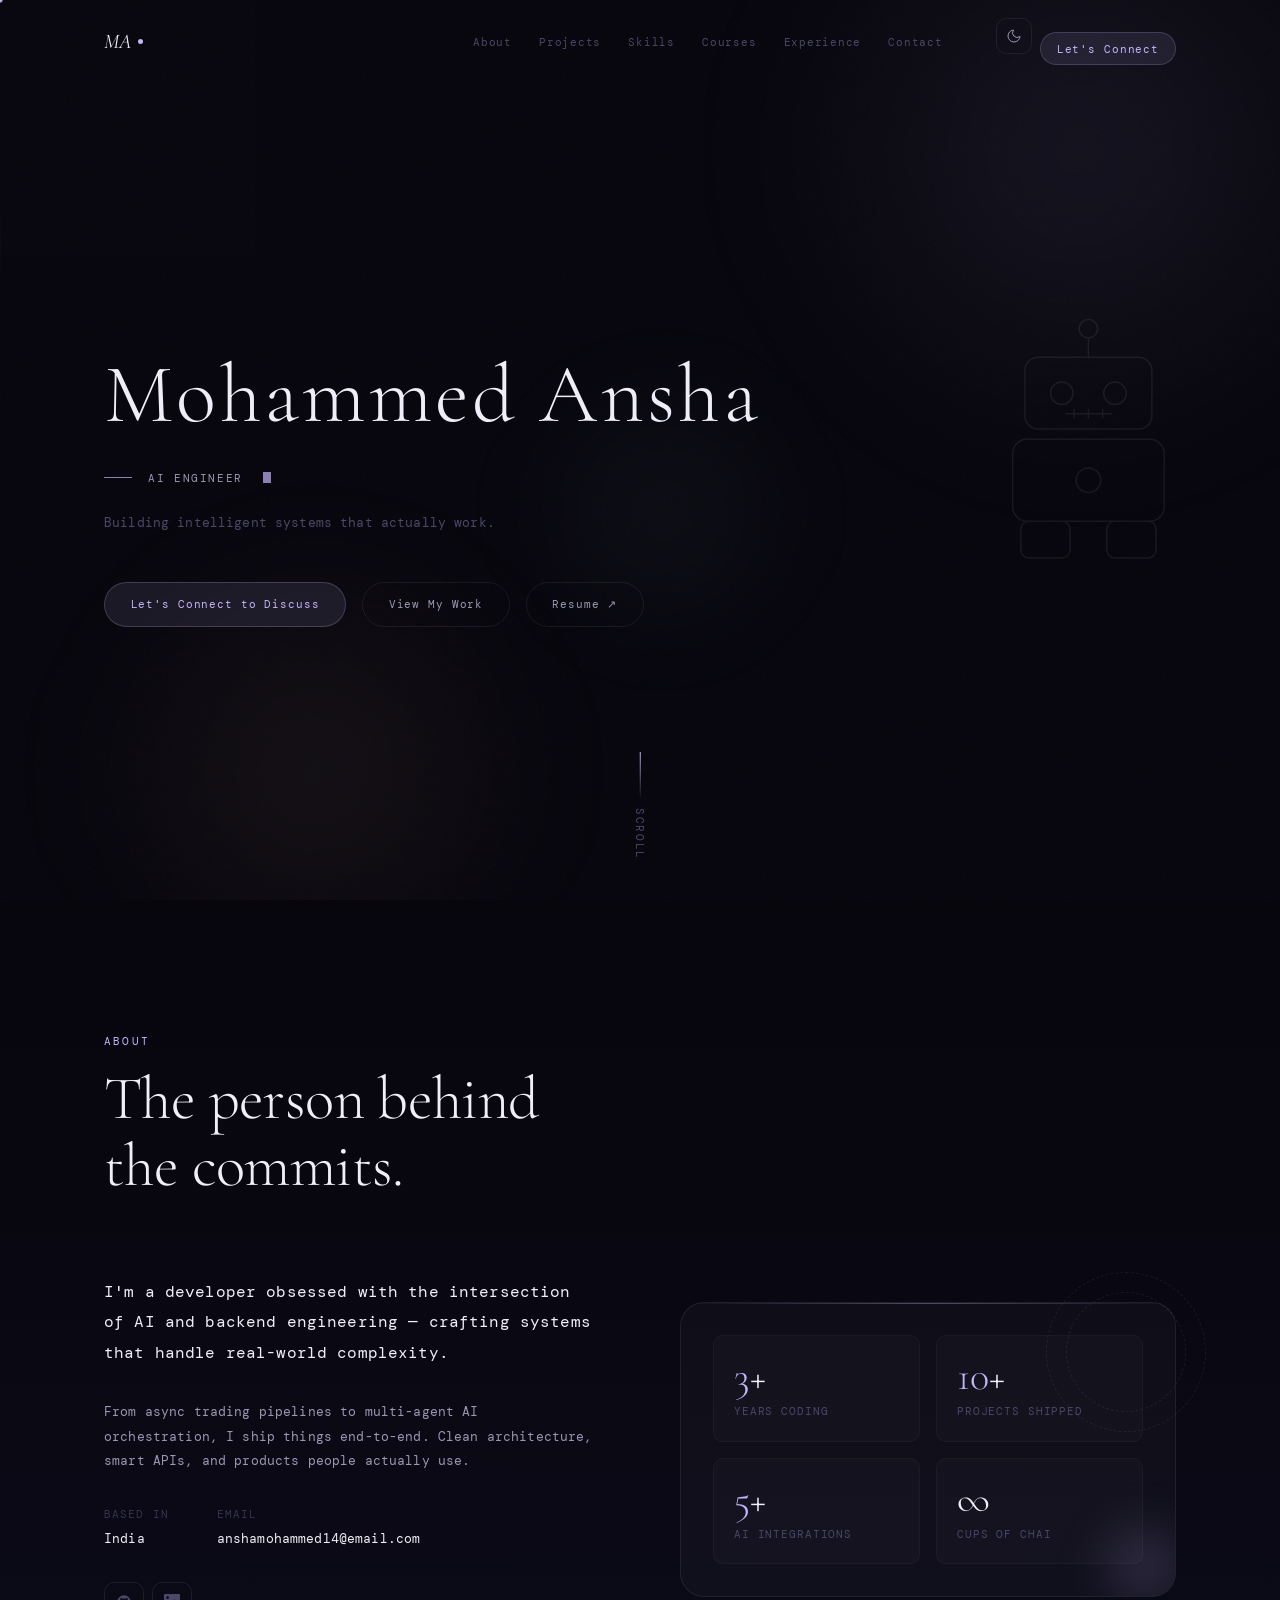
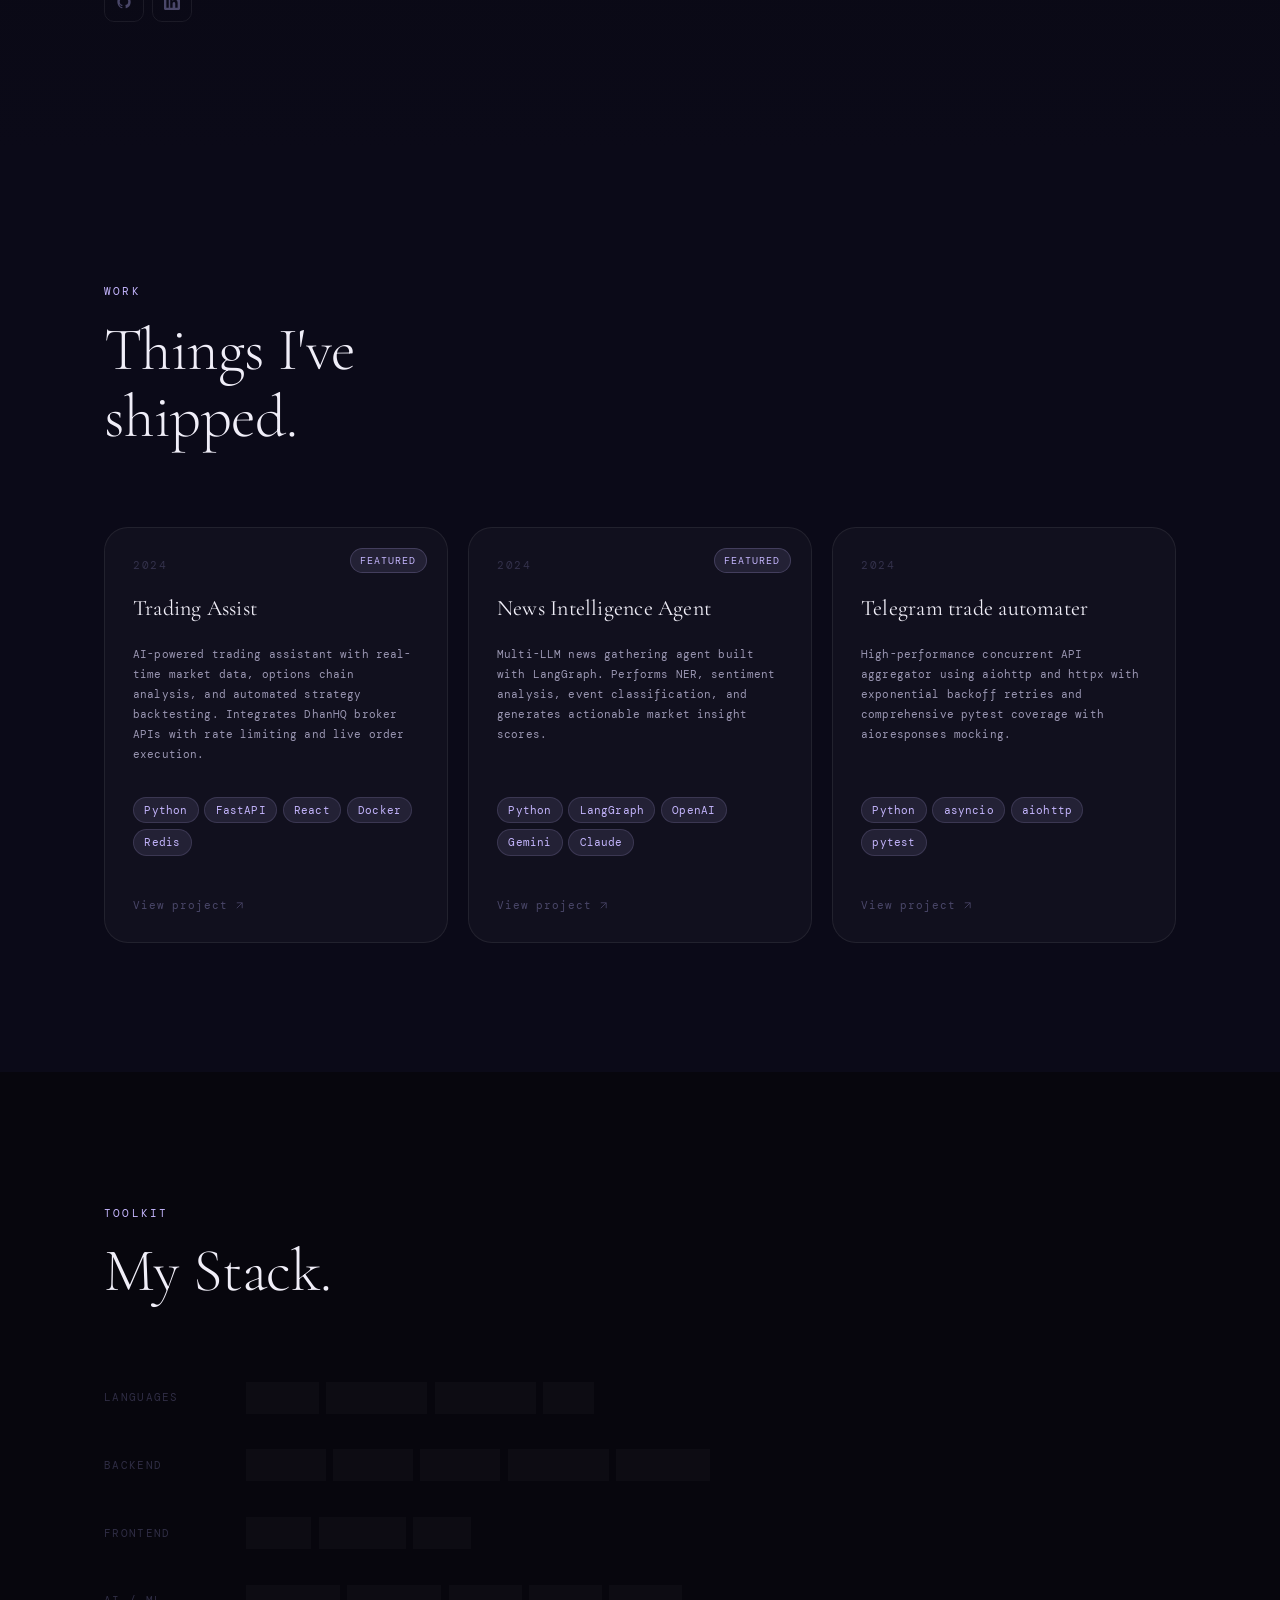
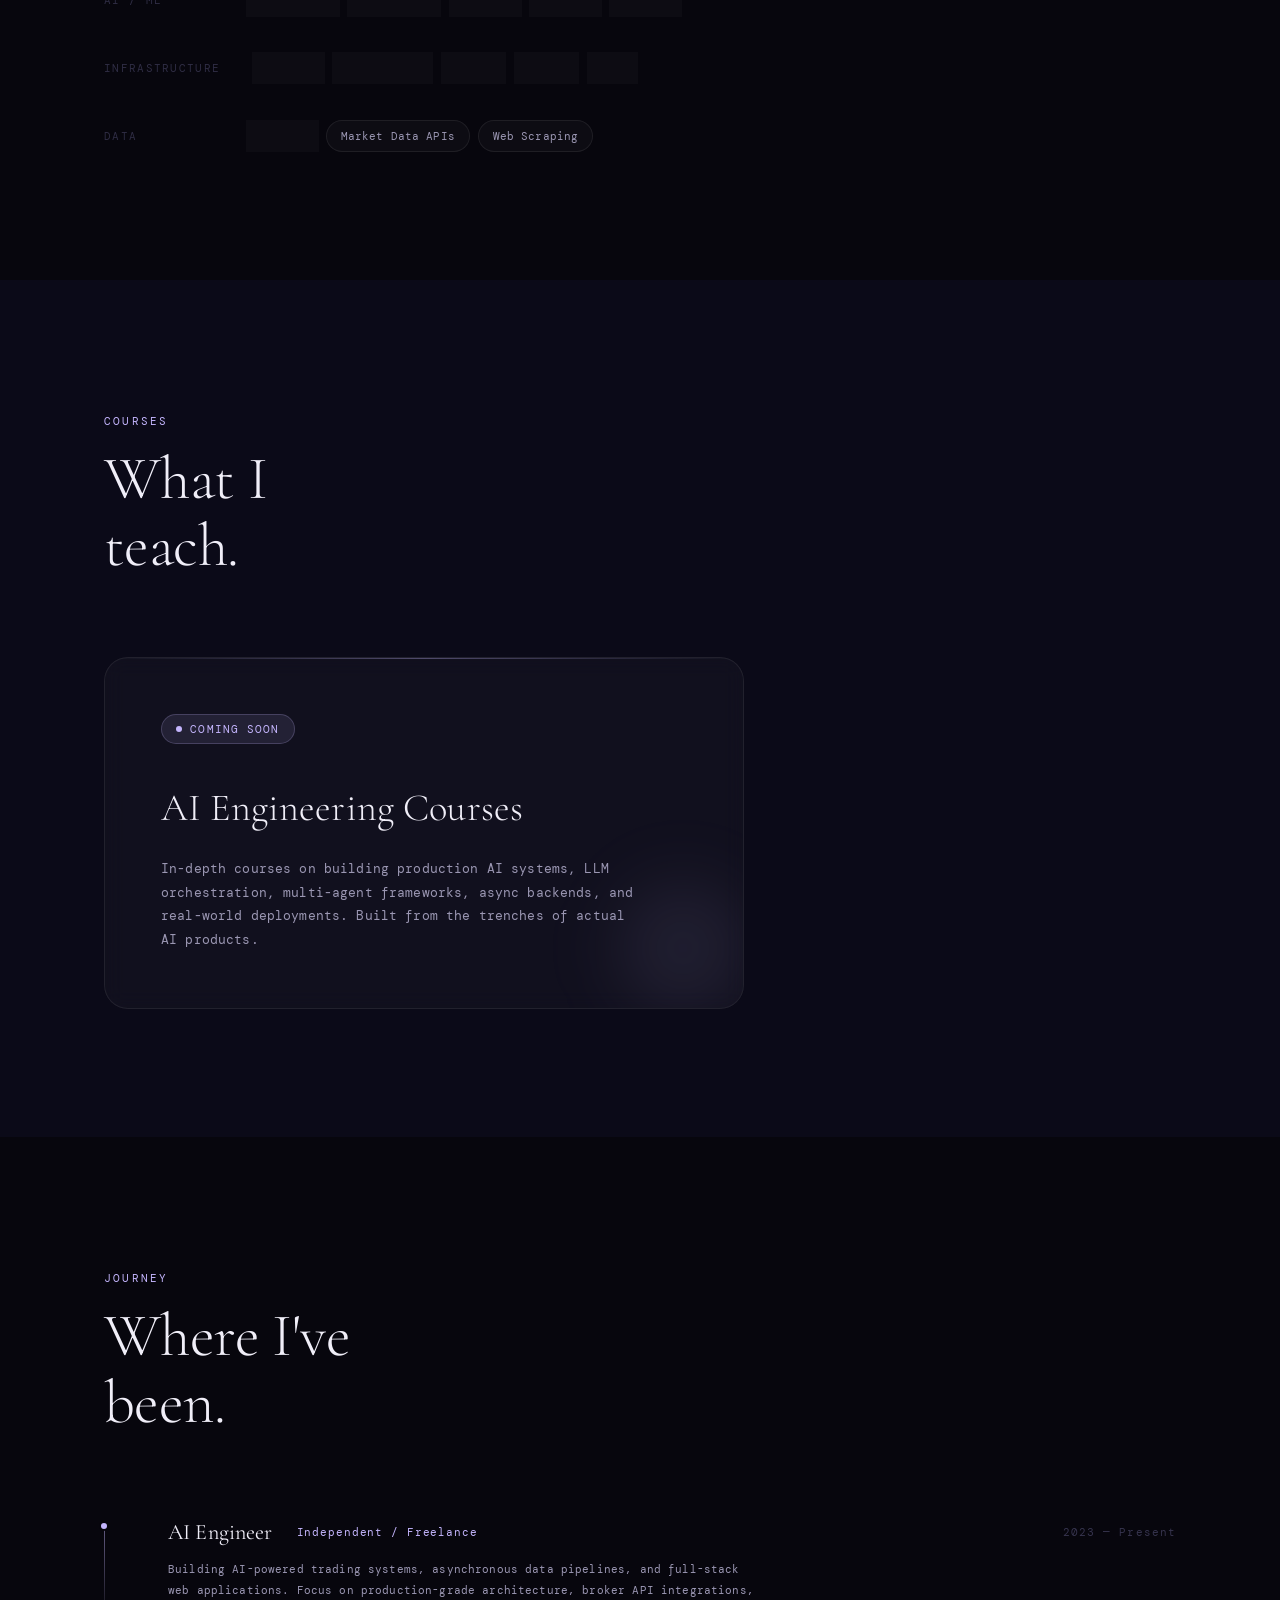
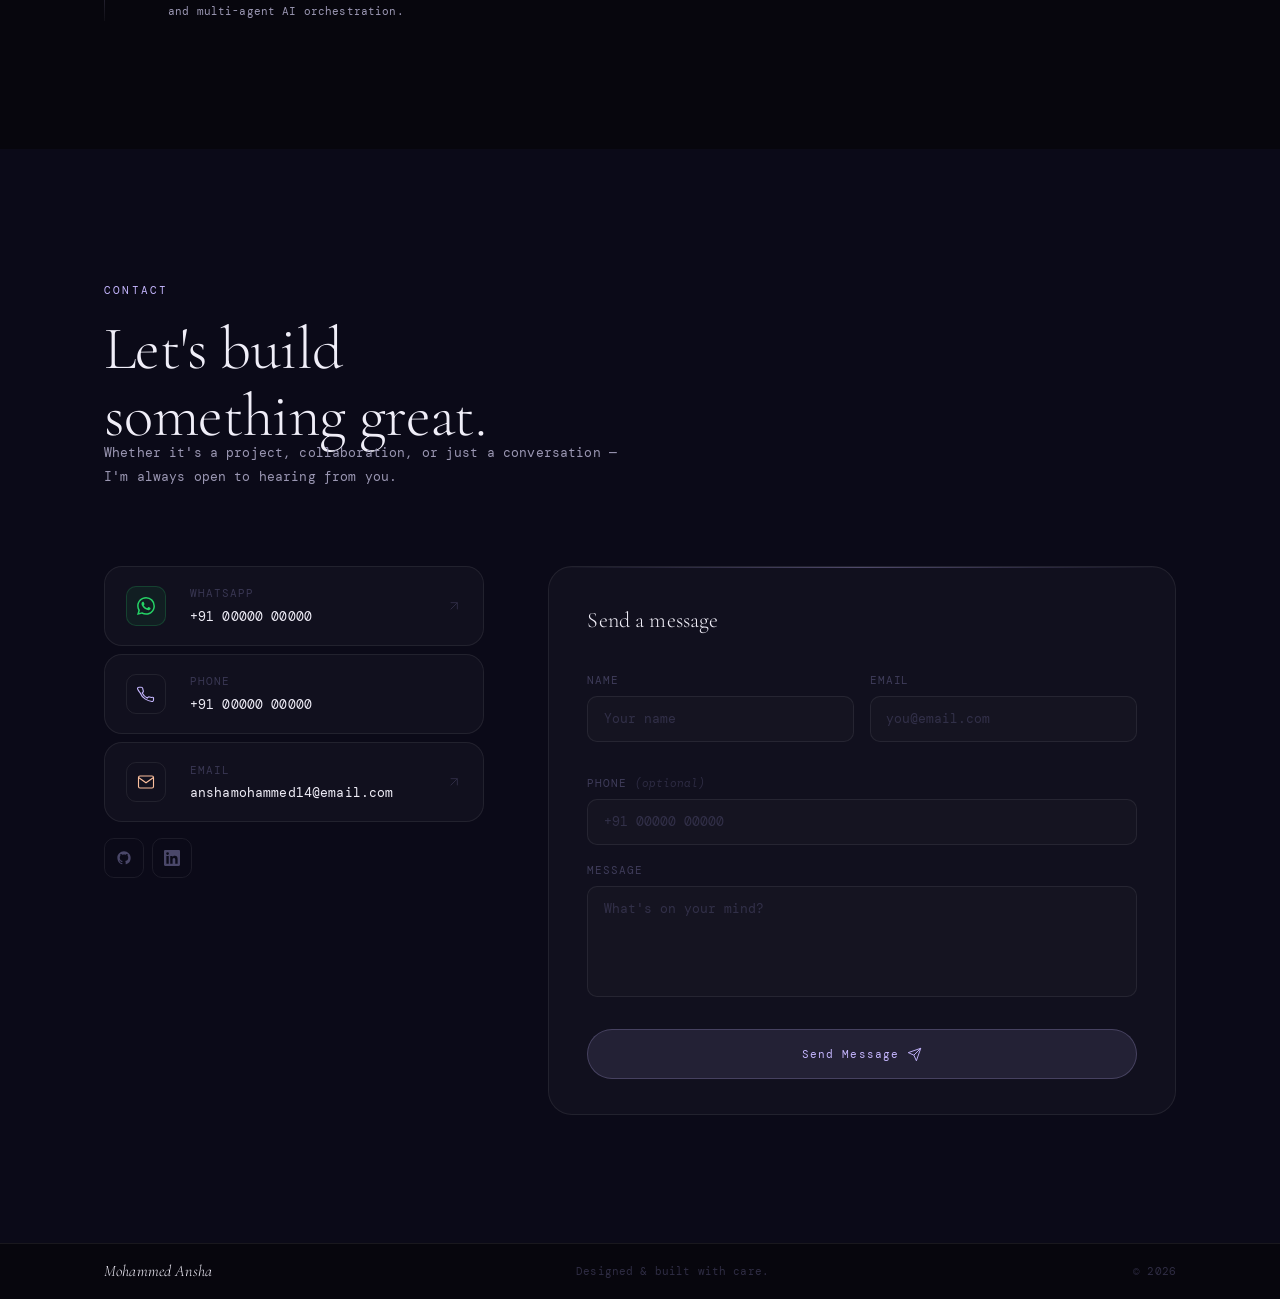
==== index.html @ 4fa6f257 "initial commit" ====
<!DOCTYPE html>
<html lang="en" data-theme="dark">
<head>
  <meta charset="UTF-8" />
  <meta name="viewport" content="width=device-width, initial-scale=1.0" />
  <title>Mohammed Ansha — AI Engineer</title>
  <meta name="description" content="Mohammed Ansha is an AI Engineer specialising in intelligent systems, trading automation, and scalable backend architectures." />
  <meta name="author" content="Mohammed Ansha" />
  <meta property="og:title"       content="Mohammed Ansha — AI Engineer" />
  <meta property="og:description" content="Building intelligent systems that actually work." />
  <meta property="og:type"        content="website" />

  <!-- Fonts: Cormorant Garamond (display) + DM Mono (body) -->
  <link rel="preconnect" href="https://fonts.googleapis.com" />
  <link rel="preconnect" href="https://fonts.gstatic.com" crossorigin />
  <link href="https://fonts.googleapis.com/css2?family=Cormorant+Garamond:ital,wght@0,300;0,400;0,500;1,300;1,400&family=DM+Mono:ital,wght@0,300;0,400;0,500;1,300;1,400&display=swap" rel="stylesheet" />

  <link rel="stylesheet" href="css/reset.css" />
  <link rel="stylesheet" href="css/variables.css" />
  <link rel="stylesheet" href="css/animations.css" />
  <link rel="stylesheet" href="css/main.css" />
</head>
<body>

  <!-- ═══════════ PAGE LOADER — bot somersault ═══════════ -->
  <div id="page-loader" class="page-loader" aria-hidden="true">
    <div class="loader-content">
      <svg class="loader-bot" viewBox="0 0 56 74" fill="none" xmlns="http://www.w3.org/2000/svg">
        <!-- Antenna ball -->
        <circle cx="28" cy="3" r="3" fill="var(--accent)">
          <animate attributeName="opacity" values="1;0.4;1" dur="1.4s" repeatCount="indefinite"/>
        </circle>
        <!-- Antenna stem -->
        <line x1="28" y1="5.8" x2="28" y2="12" stroke="var(--accent)" stroke-width="2" stroke-linecap="round"/>
        <!-- Head -->
        <rect x="10" y="12" width="36" height="27" rx="9" fill="var(--accent)" fill-opacity="0.12" stroke="var(--accent)" stroke-width="1.5"/>
        <!-- Left eye -->
        <circle cx="21" cy="25.5" r="5" fill="var(--accent)" fill-opacity="0.9"/>
        <circle cx="22.5" cy="23.8" r="1.6" fill="var(--bg-primary)" fill-opacity="0.85"/>
        <!-- Right eye -->
        <circle cx="35" cy="25.5" r="5" fill="var(--accent)" fill-opacity="0.9"/>
        <circle cx="36.5" cy="23.8" r="1.6" fill="var(--bg-primary)" fill-opacity="0.85"/>
        <!-- Mouth / grill -->
        <rect x="21" y="33" width="14" height="3" rx="1.5" fill="var(--accent)" fill-opacity="0.4"/>
        <rect x="23" y="33" width="2.5" height="3" rx="1" fill="var(--accent)" fill-opacity="0.5"/>
        <rect x="27" y="33" width="2.5" height="3" rx="1" fill="var(--accent)" fill-opacity="0.5"/>
        <rect x="31" y="33" width="2.5" height="3" rx="1" fill="var(--accent)" fill-opacity="0.5"/>
        <!-- Neck -->
        <rect x="24" y="39" width="8" height="5" rx="2.5" fill="var(--accent)" fill-opacity="0.28"/>
        <!-- Body -->
        <rect x="8"  y="44" width="40" height="22" rx="9" fill="var(--accent)" fill-opacity="0.10" stroke="var(--accent)" stroke-width="1.5"/>
        <!-- Chest core -->
        <circle cx="28" cy="55" r="5.5" fill="var(--accent)" fill-opacity="0.2"/>
        <circle cx="28" cy="55" r="3"   fill="var(--accent)" fill-opacity="0.9">
          <animate attributeName="r" values="3;4;3" dur="1.4s" repeatCount="indefinite"/>
          <animate attributeName="fill-opacity" values="0.9;0.5;0.9" dur="1.4s" repeatCount="indefinite"/>
        </circle>
        <!-- Left leg -->
        <rect x="13" y="66" width="12" height="8" rx="4" fill="var(--accent)" fill-opacity="0.14" stroke="var(--accent)" stroke-width="1.5"/>
        <!-- Right leg -->
        <rect x="31" y="66" width="12" height="8" rx="4" fill="var(--accent)" fill-opacity="0.14" stroke="var(--accent)" stroke-width="1.5"/>
      </svg>
      <span class="loader-label">MA</span>
    </div>
  </div>

  <!-- Custom Cursor -->
  <div class="cursor-dot"  id="cursor-dot"></div>
  <div class="cursor-ring" id="cursor-ring"></div>

  <!-- Noise -->
  <div class="noise-overlay" aria-hidden="true"></div>

  <!-- ═══════════ NAV ═══════════ -->
  <nav class="nav" id="nav">
    <div class="nav-inner">
      <a href="#hero" class="nav-logo" id="nav-logo">
        <span class="nav-logo-text">MA</span>
        <span class="nav-logo-dot"></span>
      </a>
      <ul class="nav-links" role="list">
        <li><a href="#about"      class="nav-link">About</a></li>
        <li><a href="#projects"   class="nav-link">Projects</a></li>
        <li><a href="#skills"     class="nav-link">Skills</a></li>
        <li><a href="#courses"    class="nav-link">Courses</a></li>
        <li><a href="#experience" class="nav-link">Experience</a></li>
        <li><a href="#contact"    class="nav-link">Contact</a></li>
      </ul>
      <div class="nav-actions">
        <button class="theme-toggle" id="theme-toggle" aria-label="Switch to light mode" title="Toggle theme">
          <!-- Moon icon (shown in dark mode) -->
          <svg class="icon-moon" viewBox="0 0 24 24" fill="none" stroke="currentColor" stroke-width="1.5" aria-hidden="true">
            <path d="M21 12.79A9 9 0 1111.21 3a7 7 0 009.79 9.79z"/>
          </svg>
          <!-- Sun icon (shown in light mode) -->
          <svg class="icon-sun" viewBox="0 0 24 24" fill="none" stroke="currentColor" stroke-width="1.5" aria-hidden="true">
            <circle cx="12" cy="12" r="5"/>
            <line x1="12" y1="1"  x2="12" y2="3"/>
            <line x1="12" y1="21" x2="12" y2="23"/>
            <line x1="4.22" y1="4.22"  x2="5.64" y2="5.64"/>
            <line x1="18.36" y1="18.36" x2="19.78" y2="19.78"/>
            <line x1="1"  y1="12" x2="3"  y2="12"/>
            <line x1="21" y1="12" x2="23" y2="12"/>
            <line x1="4.22" y1="19.78" x2="5.64" y2="18.36"/>
            <line x1="18.36" y1="5.64" x2="19.78" y2="4.22"/>
          </svg>
        </button>
        <a href="#contact" class="btn btn-sm btn-accent" id="nav-cta">Let's Connect</a>
      </div>
      <button class="nav-hamburger" id="nav-hamburger" aria-label="Toggle menu">
        <span></span><span></span><span></span>
      </button>
    </div>
    <div class="nav-mobile" id="nav-mobile">
      <ul class="nav-mobile-links" role="list">
        <li><a href="#about"      class="nav-mobile-link">About</a></li>
        <li><a href="#projects"   class="nav-mobile-link">Projects</a></li>
        <li><a href="#skills"     class="nav-mobile-link">Skills</a></li>
        <li><a href="#courses"    class="nav-mobile-link">Courses</a></li>
        <li><a href="#experience" class="nav-mobile-link">Experience</a></li>
        <li><a href="#contact"    class="nav-mobile-link">Contact</a></li>
      </ul>
    </div>
  </nav>

  <!-- ═══════════ HERO ═══════════ -->
  <section class="hero" id="hero">
    <canvas class="hero-canvas" id="hero-canvas"></canvas>
    <div class="hero-orb hero-orb-1" aria-hidden="true"></div>
    <div class="hero-orb hero-orb-2" aria-hidden="true"></div>
    <div class="hero-orb hero-orb-3" aria-hidden="true"></div>

    <!-- Bot drawing — JS-driven so arrow and line are frame-perfect -->
    <div class="hero-infinity" aria-hidden="true">
      <svg class="hero-infinity-svg" viewBox="0 0 200 265" xmlns="http://www.w3.org/2000/svg">
        <!--
          Bot outline as connected sub-paths (all share the same d so JS can
          getTotalLength / getPointAtLength across antenna → head → eyes → body → legs)
          Sub-paths: antenna ball · stem · head rect · left eye · right eye ·
                     grill bars · body rect · chest core · left leg · right leg
        -->
        <path class="hero-infinity-track" id="inf-track"
          d="M 109,14 A 9,9 0 1 1 91,14 A 9,9 0 1 1 109,14
             M 100,23 L 100,42
             M 51,42 L 149,42 A 13,13 0 0 1 162,55 L 162,99 A 13,13 0 0 1 149,112 L 51,112 A 13,13 0 0 1 38,99 L 38,55 A 13,13 0 0 1 51,42 Z
             M 85,77 A 11,11 0 1 1 63,77 A 11,11 0 1 1 85,77
             M 137,77 A 11,11 0 1 1 115,77 A 11,11 0 1 1 137,77
             M 78,97 L 122,97 M 86,93 L 86,101 M 100,93 L 100,101 M 114,93 L 114,101
             M 40,122 L 160,122 A 14,14 0 0 1 174,136 L 174,188 A 14,14 0 0 1 160,202 L 40,202 A 14,14 0 0 1 26,188 L 26,136 A 14,14 0 0 1 40,122 Z
             M 112,162 A 12,12 0 1 1 88,162 A 12,12 0 1 1 112,162
             M 42,202 L 74,202 A 8,8 0 0 1 82,210 L 82,230 A 8,8 0 0 1 74,238 L 42,238 A 8,8 0 0 1 34,230 L 34,210 A 8,8 0 0 1 42,202 Z
             M 126,202 L 158,202 A 8,8 0 0 1 166,210 L 166,230 A 8,8 0 0 1 158,238 L 126,238 A 8,8 0 0 1 118,230 L 118,210 A 8,8 0 0 1 126,202 Z"/>
        <!-- Segments drawn one-by-one by JS, each following the arrow marker -->
        <path class="hero-infinity-line hero-infinity-seg" d="M 109,14 A 9,9 0 1 1 91,14 A 9,9 0 1 1 109,14"/>
        <path class="hero-infinity-line hero-infinity-seg" d="M 100,23 L 100,42"/>
        <path class="hero-infinity-line hero-infinity-seg" d="M 51,42 L 149,42 A 13,13 0 0 1 162,55 L 162,99 A 13,13 0 0 1 149,112 L 51,112 A 13,13 0 0 1 38,99 L 38,55 A 13,13 0 0 1 51,42 Z"/>
        <path class="hero-infinity-line hero-infinity-seg" d="M 85,77 A 11,11 0 1 1 63,77 A 11,11 0 1 1 85,77"/>
        <path class="hero-infinity-line hero-infinity-seg" d="M 137,77 A 11,11 0 1 1 115,77 A 11,11 0 1 1 137,77"/>
        <path class="hero-infinity-line hero-infinity-seg" d="M 78,97 L 122,97 M 86,93 L 86,101 M 100,93 L 100,101 M 114,93 L 114,101"/>
        <path class="hero-infinity-line hero-infinity-seg" d="M 40,122 L 160,122 A 14,14 0 0 1 174,136 L 174,188 A 14,14 0 0 1 160,202 L 40,202 A 14,14 0 0 1 26,188 L 26,136 A 14,14 0 0 1 40,122 Z"/>
        <path class="hero-infinity-line hero-infinity-seg" d="M 112,162 A 12,12 0 1 1 88,162 A 12,12 0 1 1 112,162"/>
        <path class="hero-infinity-line hero-infinity-seg" d="M 42,202 L 74,202 A 8,8 0 0 1 82,210 L 82,230 A 8,8 0 0 1 74,238 L 42,238 A 8,8 0 0 1 34,230 L 34,210 A 8,8 0 0 1 42,202 Z"/>
        <path class="hero-infinity-line hero-infinity-seg" d="M 126,202 L 158,202 A 8,8 0 0 1 166,210 L 166,230 A 8,8 0 0 1 158,238 L 126,238 A 8,8 0 0 1 118,230 L 118,210 A 8,8 0 0 1 126,202 Z"/>
        <!-- Arrow pointer — JS sets transform and opacity each frame -->
        <g id="inf-arrow" class="hero-infinity-pointer">
          <polygon points="-14,-3.5 0,0 -14,3.5"/>
        </g>
      </svg>
    </div>

    <div class="hero-content">
      <h1 class="hero-name" id="hero-name"></h1>
      <div class="hero-role">
        <div class="hero-role-line"></div>
        <span id="hero-role-text"></span>
        <span class="hero-role-cursor" aria-hidden="true"></span>
      </div>
      <p class="hero-tagline" id="hero-tagline"></p>
      <div class="hero-actions">
        <a href="#contact"  class="btn btn-primary" id="hero-cta-contact">Let's Connect to Discuss</a>
        <a href="#projects" class="btn btn-ghost"   id="hero-cta-work">View My Work</a>
        <a href="#" class="btn btn-ghost btn-resume" id="hero-cta-resume" style="display:none" target="_blank">Resume ↗</a>
      </div>
    </div>
    <div class="hero-scroll" aria-label="Scroll down">
      <div class="hero-scroll-line"></div>
      <span class="hero-scroll-label">Scroll</span>
    </div>
  </section>

  <!-- ═══════════ ABOUT ═══════════ -->
  <section class="section about" id="about">
    <div class="container">
      <div class="section-header">
        <span class="section-label reveal-up">About</span>
        <h2 class="section-title reveal-up" style="--delay:0.1s">The person behind<br>the commits.</h2>
      </div>
      <div class="about-grid">
        <div class="about-text">
          <div id="about-bio"></div>
          <div class="about-meta reveal-up" style="--delay:0.3s">
            <div class="about-meta-item">
              <span class="about-meta-label">Based in</span>
              <span id="about-location" class="about-meta-value"></span>
            </div>
            <div class="about-meta-item">
              <span class="about-meta-label">Email</span>
              <a id="about-email" class="about-meta-value about-meta-link" href=""></a>
            </div>
          </div>
          <div class="about-socials reveal-up" style="--delay:0.4s" id="about-socials"></div>
        </div>
        <div class="about-visual reveal-up" style="--delay:0.2s">
          <div class="about-card">
            <div class="about-card-inner" id="about-stats"></div>
            <div class="about-card-glow" aria-hidden="true"></div>
          </div>
          <div class="about-rings" aria-hidden="true">
            <div class="about-ring about-ring-1"></div>
            <div class="about-ring about-ring-2"></div>
          </div>
        </div>
      </div>
    </div>
  </section>

  <!-- ═══════════ PROJECTS ═══════════ -->
  <section class="section projects" id="projects">
    <div class="container">
      <div class="section-header">
        <span class="section-label reveal-up">Work</span>
        <h2 class="section-title reveal-up" style="--delay:0.1s">Things I've<br>shipped.</h2>
      </div>
      <div class="projects-grid" id="projects-grid"></div>
    </div>
  </section>

  <!-- ═══════════ SKILLS ═══════════ -->
  <section class="section skills-section" id="skills">
    <div class="container">
      <div class="section-header">
        <span class="section-label reveal-up">Toolkit</span>
        <h2 class="section-title reveal-up" style="--delay:0.1s">My Stack.</h2>
      </div>
      <div id="skills-container" class="skills-categories"></div>
    </div>
  </section>

  <!-- ═══════════ COURSES ═══════════ -->
  <section class="section courses-section" id="courses">
    <div class="container">
      <div class="section-header">
        <span class="section-label reveal-up">Courses</span>
        <h2 class="section-title reveal-up" style="--delay:0.1s">What I<br>teach.</h2>
      </div>
      <div class="course-soon-card reveal-up" style="--delay:0.2s">
        <div class="course-soon-tag">
          <span class="course-soon-tag-dot"></span>
          Coming Soon
        </div>
        <h3 class="course-soon-title">AI Engineering Courses</h3>
        <p class="course-soon-text">In-depth courses on building production AI systems, LLM orchestration, multi-agent frameworks, async backends, and real-world deployments. Built from the trenches of actual AI products.</p>
        <div class="course-soon-glow" aria-hidden="true"></div>
      </div>
    </div>
  </section>

  <!-- ═══════════ EXPERIENCE ═══════════ -->
  <section class="section experience" id="experience">
    <div class="container">
      <div class="section-header">
        <span class="section-label reveal-up">Journey</span>
        <h2 class="section-title reveal-up" style="--delay:0.1s">Where I've<br>been.</h2>
      </div>
      <div class="timeline" id="experience-container"></div>
    </div>
  </section>

  <!-- ═══════════ CONTACT ═══════════ -->
  <section class="section contact-section" id="contact">
    <div class="container">
      <div class="section-header">
        <span class="section-label reveal-up">Contact</span>
        <h2 class="section-title reveal-up" style="--delay:0.1s">Let's build<br>something great.</h2>
        <p class="contact-subtitle reveal-up" style="--delay:0.15s">Whether it's a project, collaboration, or just a conversation — I'm always open to hearing from you.</p>
      </div>

      <div class="contact-layout">

        <!-- ── Channel cards ── -->
        <div class="contact-channels reveal-up" style="--delay:0.2s">

          <!-- WhatsApp -->
          <a class="contact-channel" id="wa-link" href="#" target="_blank" rel="noopener">
            <div class="channel-icon channel-icon-wa">
              <svg viewBox="0 0 24 24" fill="currentColor"><path d="M17.472 14.382c-.297-.149-1.758-.867-2.03-.967-.273-.099-.471-.148-.67.15-.197.297-.767.966-.94 1.164-.173.199-.347.223-.644.075-.297-.15-1.255-.463-2.39-1.475-.883-.788-1.48-1.761-1.653-2.059-.173-.297-.018-.458.13-.606.134-.133.298-.347.446-.52.149-.174.198-.298.298-.497.099-.198.05-.371-.025-.52-.075-.149-.669-1.612-.916-2.207-.242-.579-.487-.5-.669-.51-.173-.008-.371-.01-.57-.01-.198 0-.52.074-.792.372-.272.297-1.04 1.016-1.04 2.479 0 1.462 1.065 2.875 1.213 3.074.149.198 2.096 3.2 5.077 4.487.709.306 1.262.489 1.694.625.712.227 1.36.195 1.871.118.571-.085 1.758-.719 2.006-1.413.248-.694.248-1.289.173-1.413-.074-.124-.272-.198-.57-.347m-5.421 7.403h-.004a9.87 9.87 0 01-5.031-1.378l-.361-.214-3.741.982.998-3.648-.235-.374a9.86 9.86 0 01-1.51-5.26c.001-5.45 4.436-9.884 9.888-9.884 2.64 0 5.122 1.03 6.988 2.898a9.825 9.825 0 012.893 6.994c-.003 5.45-4.437 9.884-9.885 9.884m8.413-18.297A11.815 11.815 0 0012.05 0C5.495 0 .16 5.335.157 11.892c0 2.096.547 4.142 1.588 5.945L.057 24l6.305-1.654a11.882 11.882 0 005.683 1.448h.005c6.554 0 11.89-5.335 11.893-11.893a11.821 11.821 0 00-3.48-8.413z"/></svg>
            </div>
            <div class="channel-body">
              <span class="channel-app">WhatsApp</span>
              <span class="channel-val" id="wa-display"></span>
            </div>
            <svg class="channel-arrow" viewBox="0 0 24 24" fill="none" stroke="currentColor" stroke-width="1.5"><path d="M7 17L17 7M17 7H7M17 7v10"/></svg>
          </a>

          <!-- Phone -->
          <a class="contact-channel" id="phone-link" href="#">
            <div class="channel-icon channel-icon-phone">
              <svg viewBox="0 0 24 24" fill="none" stroke="currentColor" stroke-width="1.5"><path d="M22 16.92v3a2 2 0 01-2.18 2 19.79 19.79 0 01-8.63-3.07A19.5 19.5 0 013.7 9.73 19.79 19.79 0 01.67 5.08 2 2 0 012.65 3h3a2 2 0 012 1.72c.127.96.361 1.903.7 2.81a2 2 0 01-.45 2.11L6.91 10.64a16 16 0 006.72 6.72l.95-.95a2 2 0 012.11-.45c.907.339 1.85.573 2.81.7A2 2 0 0122 16.92z"/></svg>
            </div>
            <div class="channel-body">
              <span class="channel-app">Phone</span>
              <span class="channel-val" id="phone-display"></span>
            </div>
          </a>

          <!-- Email -->
          <a class="contact-channel" id="email-ch-link" href="#">
            <div class="channel-icon channel-icon-email">
              <svg viewBox="0 0 24 24" fill="none" stroke="currentColor" stroke-width="1.5"><path d="M4 4h16c1.1 0 2 .9 2 2v12c0 1.1-.9 2-2 2H4c-1.1 0-2-.9-2-2V6c0-1.1.9-2 2-2z"/><polyline points="22,6 12,13 2,6"/></svg>
            </div>
            <div class="channel-body">
              <span class="channel-app">Email</span>
              <span class="channel-val" id="email-ch-display"></span>
            </div>
            <svg class="channel-arrow" viewBox="0 0 24 24" fill="none" stroke="currentColor" stroke-width="1.5"><path d="M7 17L17 7M17 7H7M17 7v10"/></svg>
          </a>

          <!-- Social links -->
          <div class="contact-socials" id="contact-socials"></div>

        </div>

        <!-- ── Message form ── -->
        <div class="contact-form-wrap reveal-up" style="--delay:0.3s">
          <h3 class="form-title">Send a message</h3>

          <form class="contact-form" id="contact-form" novalidate>
            <div class="form-row-2">
              <div class="form-group">
                <label class="form-label" for="cf-name">Name</label>
                <input class="form-input" id="cf-name" type="text" placeholder="Your name" required autocomplete="name"/>
              </div>
              <div class="form-group">
                <label class="form-label" for="cf-email">Email</label>
                <input class="form-input" id="cf-email" type="email" placeholder="you@email.com" required autocomplete="email"/>
              </div>
            </div>
            <div class="form-group">
              <label class="form-label" for="cf-phone">
                Phone <span class="form-opt">(optional)</span>
              </label>
              <input class="form-input" id="cf-phone" type="tel" placeholder="+91 00000 00000" autocomplete="tel"/>
            </div>
            <div class="form-group">
              <label class="form-label" for="cf-msg">Message</label>
              <textarea class="form-input form-textarea" id="cf-msg" placeholder="What's on your mind?" rows="4" required></textarea>
            </div>
            <button type="submit" class="btn btn-primary form-submit" id="form-submit">
              <span>Send Message</span>
              <svg viewBox="0 0 24 24" fill="none" stroke="currentColor" stroke-width="1.5"><path d="M22 2L11 13M22 2l-7 20-4-9-9-4 20-7z"/></svg>
            </button>
          </form>

          <div class="form-toast" id="form-toast" role="status"></div>
        </div>

      </div>
    </div>
  </section>

  <!-- ═══════════ FOOTER ═══════════ -->
  <footer class="footer">
    <div class="container">
      <div class="footer-inner">
        <span class="footer-name" id="footer-name"></span>
        <span class="footer-copy">Designed &amp; built with care.</span>
        <span class="footer-year" id="footer-year"></span>
      </div>
    </div>
  </footer>

  <!-- Apply saved theme before first paint to avoid flash -->
  <script>
    (function(){
      var t = localStorage.getItem('theme') || 'dark';
      document.documentElement.setAttribute('data-theme', t);
    })();
  </script>
  <script src="data.js"></script>
  <script src="js/app.js"></script>
</body>
</html>
---- css/variables.css ----
:root {
  /* ── Dark Pastel Palette ── */
  --bg-primary:    #07060d;
  --bg-secondary:  #0b0a18;
  --bg-tertiary:   #10101f;
  --surface:       rgba(255,255,255,0.028);
  --surface-hover: rgba(255,255,255,0.05);
  --glass:         rgba(255,255,255,0.02);
  --border:        rgba(255,255,255,0.07);
  --border-subtle: rgba(255,255,255,0.03);

  /* Pastel accents */
  --accent:        #c4b5fd;   /* soft lavender  */
  --accent-dim:    rgba(196,181,253,0.10);
  --accent-glow:   rgba(196,181,253,0.22);
  --accent-soft:   rgba(196,181,253,0.5);
  --secondary:     #fbbf9e;   /* soft peach     */
  --secondary-dim: rgba(251,191,158,0.10);
  --tertiary:      #a8d8c4;   /* soft mint      */
  --tertiary-dim:  rgba(168,216,196,0.10);

  --text-primary:   #f0eef8;
  --text-secondary: #9b97b3;
  --text-muted:     #4a4769;

  /* ── Theme transition ── */
  --theme-transition: background 0.35s ease, color 0.35s ease, border-color 0.35s ease;

  /* ── Typography ── */
  --font-display: 'Cormorant Garamond', serif;
  --font-body:    'DM Mono', monospace;

  --text-xs:   0.68rem;
  --text-sm:   0.8rem;
  --text-base: 0.9rem;
  --text-md:   1rem;
  --text-lg:   1.125rem;
  --text-xl:   1.375rem;
  --text-2xl:  1.9rem;
  --text-3xl:  2.5rem;
  --text-hero: clamp(2.8rem, 6.5vw, 6rem);

  /* ── Spacing ── */
  --space-xs:  0.25rem;
  --space-sm:  0.5rem;
  --space-md:  1rem;
  --space-lg:  1.5rem;
  --space-xl:  2rem;
  --space-2xl: 3rem;
  --space-3xl: 5rem;
  --section-py: clamp(4rem, 10vw, 8rem);

  /* ── Layout ── */
  --container-max: 1200px;
  --container-px:  clamp(1.5rem, 5vw, 4rem);

  /* ── Border radius ── */
  --radius-sm:   5px;
  --radius-md:   10px;
  --radius-lg:   18px;
  --radius-xl:   24px;
  --radius-full: 9999px;

  /* ── Easing ── */
  --ease-alien:  cubic-bezier(0.16, 1, 0.3, 1);
  --ease-smooth: cubic-bezier(0.4, 0, 0.2, 1);
  --ease-spring: cubic-bezier(0.34, 1.36, 0.64, 1);

  --dur-fast:   0.15s;
  --dur-base:   0.35s;
  --dur-slow:   0.7s;
  --dur-slower: 1s;

  /* ── Nav bg (used by light override) ── */
  --nav-scrolled-bg: rgba(7,6,13,0.88);
  --nav-mobile-bg:   rgba(7,6,13,0.97);

  /* ── Z-Index ── */
  --z-below:   -1;
  --z-base:     0;
  --z-raised:  10;
  --z-overlay: 50;
  --z-nav:    200;
  --z-cursor: 9999;

  /* ── Shadows ── */
  --shadow-md:        0 8px 24px rgba(0,0,0,0.5);
  --shadow-lg:        0 24px 64px rgba(0,0,0,0.6);
  --shadow-accent:    0 0 40px var(--accent-glow);
  --shadow-secondary: 0 0 40px rgba(251,191,158,0.15);
}

/* ════════════════════════════════════════════════
   LIGHT THEME
════════════════════════════════════════════════ */
[data-theme="light"] {
  /* Muted lavender-rose base — not pure white */
  --bg-primary:    #ede9f8;
  --bg-secondary:  #e6e1f5;
  --bg-tertiary:   #ddd7f0;
  --surface:       rgba(109,40,217,0.06);
  --surface-hover: rgba(109,40,217,0.11);
  --glass:         rgba(109,40,217,0.04);
  --border:        rgba(109,40,217,0.15);
  --border-subtle: rgba(109,40,217,0.08);

  /* Deeper accents for light bg — fully visible */
  --accent:        #6d28d9;
  --accent-dim:    rgba(109,40,217,0.09);
  --accent-glow:   rgba(109,40,217,0.20);
  --accent-soft:   rgba(109,40,217,0.55);
  --secondary:     #c2410c;   /* deep peach/amber  */
  --secondary-dim: rgba(194,65,12,0.09);
  --tertiary:      #047857;   /* deep mint/emerald */
  --tertiary-dim:  rgba(4,120,87,0.09);

  /* Text — rich & fully visible on light bg */
  --text-primary:   #1e1b4b;   /* deep indigo       */
  --text-secondary: #4c4080;   /* muted indigo       */
  --text-muted:     #8878b8;   /* soft violet-grey   */

  --nav-scrolled-bg: rgba(237,233,248,0.88);
  --nav-mobile-bg:   rgba(237,233,248,0.97);

  --shadow-md:        0 8px 24px rgba(60,40,120,0.10);
  --shadow-lg:        0 24px 64px rgba(60,40,120,0.13);
  --shadow-accent:    0 0 40px rgba(109,40,217,0.15);
  --shadow-secondary: 0 0 40px rgba(194,65,12,0.10);
}
---- css/animations.css ----
/* ══ KEYFRAMES ══════════════════════════════════════════════ */

/* Letters crystallize out of blur */
@keyframes letterCrystallize {
  0%   { opacity:0; filter:blur(10px); transform:translateY(20px) scale(0.94); }
  60%  { opacity:1; filter:blur(1px);  transform:translateY(-2px)  scale(1.01); }
  100% { opacity:1; filter:blur(0);    transform:translateY(0)     scale(1); }
}

/* Section reveals — phase in from soft void */
@keyframes phaseIn {
  0%   { opacity:0; filter:blur(6px);  transform:translateY(20px) scale(0.97); }
  100% { opacity:1; filter:blur(0);    transform:translateY(0)    scale(1); }
}

/* Slow, alien orbital drift for background orbs */
@keyframes specterDrift {
  0%   { transform:translate(0,0)      scale(1);    }
  20%  { transform:translate(60px,-40px) scale(1.08); }
  45%  { transform:translate(-40px,30px) scale(0.92); }
  70%  { transform:translate(20px,50px)  scale(1.04); }
  100% { transform:translate(0,0)      scale(1);    }
}

/* Background ambient pulse */
@keyframes ambientBreath {
  0%,100% { opacity:0.45; filter:blur(90px);  }
  50%      { opacity:0.7;  filter:blur(70px);  }
}

/* Glowing pulse for accents */
@keyframes glowBreath {
  0%,100% { box-shadow:0 0 15px var(--accent-glow); opacity:0.8; }
  50%      { box-shadow:0 0 35px var(--accent-glow), 0 0 60px rgba(196,181,253,0.08); opacity:1; }
}

/* Tag gentle levitate */
@keyframes tagLevitate {
  0%,100% { transform:translateY(0);    }
  50%      { transform:translateY(-3px); }
}

/* Terminal cursor blink */
@keyframes termBlink {
  0%,49% { opacity:1; }
  50%,100% { opacity:0; }
}

/* Scroll indicator */
@keyframes scrollLine {
  0%     { transform:scaleY(0);   transform-origin:top; }
  45%    { transform:scaleY(1);   transform-origin:top; }
  55%    { transform:scaleY(1);   transform-origin:bottom; }
  100%   { transform:scaleY(0);   transform-origin:bottom; }
}

/* Iridescent border sweep */
@keyframes shimmerBorder {
  0%   { background-position:0%   50%; }
  50%  { background-position:100% 50%; }
  100% { background-position:0%   50%; }
}

/* Timeline dot pulse */
@keyframes dotPulse {
  0%,100% { box-shadow:0 0 0 0 var(--accent-dim); }
  50%      { box-shadow:0 0 0 8px transparent; }
}

/* Ring rotate (about section orbs) */
@keyframes ringRotate { from { transform:rotate(0deg); } to { transform:rotate(360deg); } }

/* Contact orb breathe */
@keyframes contactBreath {
  0%,100% { transform:scale(1);   opacity:0.35; }
  50%      { transform:scale(1.2); opacity:0.6; }
}

/* Nav slide in */
@keyframes navIn { from { opacity:0; transform:translateY(-14px); } to { opacity:1; transform:translateY(0); } }

/* Fade simple */
@keyframes fadeIn { from { opacity:0; } to { opacity:1; } }

/* Noise overlay */
@keyframes noiseIn { from { opacity:0; } to { opacity:0.025; } }

/* Tag pop stagger */
@keyframes tagPop {
  from { opacity:0; transform:scale(0.88) translateY(8px); }
  to   { opacity:1; transform:scale(1) translateY(0); }
}

/* ── Bot somersault — forward flip with jump arc ── */
@keyframes botSomersault {
  0%    { transform: translateY(0px)   scaleY(1.00) rotate(0deg);   }
  7%    { transform: translateY(-8px)  scaleY(0.80) rotate(0deg);   } /* crouch */
  25%   { transform: translateY(-58px) scaleY(1.04) rotate(160deg); } /* airborne */
  46%   { transform: translateY(-62px) scaleY(1.00) rotate(270deg); } /* peak */
  66%   { transform: translateY(-22px) scaleY(1.02) rotate(345deg); } /* descending */
  76%   { transform: translateY(0px)   scaleY(0.76) rotate(360deg); } /* landing squish */
  86%   { transform: translateY(-9px)  scaleY(1.14) rotate(360deg); } /* bounce */
  95%   { transform: translateY(0px)   scaleY(1.00) rotate(360deg); } /* settle */
  100%  { transform: translateY(0px)   scaleY(1.00) rotate(360deg); } /* hold */
}

/* Infinity loop animation is JS-driven (initInfinityLoop in app.js) */

/* ── Loader fade out ── */
@keyframes loaderOut {
  0%   { opacity: 1; }
  100% { opacity: 0; }
}

/* ══ UTILITY CLASSES ══════════════════════════════════════════ */

/* Scroll-reveal: phases in from void */
.reveal-up {
  opacity: 0;
  transform: translateY(20px) scale(0.97);
  filter: blur(5px);
  transition:
    opacity   0.9s var(--ease-alien),
    transform 0.9s var(--ease-alien),
    filter    0.9s var(--ease-alien);
  transition-delay: var(--delay, 0s);
}
.reveal-up.revealed {
  opacity: 1;
  transform: translateY(0) scale(1);
  filter: blur(0);
}

/* Hero letter crystallize */
.hero-letter       { display:inline-block; overflow:hidden; vertical-align:bottom; }
.hero-letter-inner {
  display: inline-block;
  animation: letterCrystallize 1.1s var(--ease-alien) both;
  animation-delay: var(--letter-delay, 0s);
}
---- css/main.css ----
/* ════════════════════════════════════════════════
   BASE
════════════════════════════════════════════════ */
body {
  font-family: var(--font-body);
  background: var(--bg-primary);
  color: var(--text-primary);
  font-size: var(--text-base);
  line-height: 1.7;
  cursor: none;
  overflow-x: hidden;
  letter-spacing: 0.01em;
}

/* ════════════════════════════════════════════════
   PAGE LOADER — bot somersault
════════════════════════════════════════════════ */
.page-loader {
  position: fixed; inset: 0; z-index: 99999;
  background: var(--bg-primary);
  display: flex; align-items: center; justify-content: center;
  transition: opacity 0.65s var(--ease-alien), visibility 0.65s;
}
.page-loader.out {
  opacity: 0; visibility: hidden; pointer-events: none;
}
.loader-content {
  display: flex; flex-direction: column; align-items: center; gap: 1.6rem;
}
.loader-bot {
  width: 56px; height: 74px;
  color: var(--accent);
  animation: botSomersault 2.2s cubic-bezier(0.4, 0, 0.2, 1) infinite;
  transform-origin: center 85%; /* pivot near feet for a grounded flip */
}
.loader-label {
  font-family: var(--font-display);
  font-size: 1.3rem; font-weight: 300; font-style: italic;
  color: var(--text-muted); letter-spacing: .12em;
  opacity: 0;
  animation: fadeIn 0.8s var(--ease-alien) 0.4s both;
}

/* ════════════════════════════════════════════════
   CURSOR — alien specter
════════════════════════════════════════════════ */
.cursor-dot {
  position: fixed; width: 5px; height: 5px;
  background: var(--accent); border-radius: 50%;
  pointer-events: none; z-index: var(--z-cursor);
  transform: translate(-50%,-50%);
  transition: width .2s, height .2s, background .3s, opacity .3s;
  mix-blend-mode: screen;
}
.cursor-ring {
  position: fixed; width: 380px; height: 380px;
  background: radial-gradient(circle, rgba(196,181,253,0.045) 0%, transparent 65%);
  border: none; border-radius: 50%;
  pointer-events: none; z-index: var(--z-base);
  transform: translate(-50%,-50%);
  animation: contactBreath 4s ease infinite;
}
.cursor-dot.hovered    { width:8px; height:8px; background:var(--secondary); }
.cursor-dot.hidden,
.cursor-ring.hidden    { opacity:0; }

/* ════════════════════════════════════════════════
   NOISE
════════════════════════════════════════════════ */
.noise-overlay {
  position: fixed; inset: 0; z-index: var(--z-overlay);
  pointer-events: none; opacity: 0.025;
  animation: noiseIn 1s ease forwards;
  background-image: url("data:image/svg+xml,%3Csvg viewBox='0 0 256 256' xmlns='http://www.w3.org/2000/svg'%3E%3Cfilter id='n'%3E%3CfeTurbulence type='fractalNoise' baseFrequency='0.9' numOctaves='4' stitchTiles='stitch'/%3E%3C/filter%3E%3Crect width='100%25' height='100%25' filter='url(%23n)'/%3E%3C/svg%3E");
  background-repeat: repeat; background-size: 200px 200px;
}

/* ════════════════════════════════════════════════
   LAYOUT
════════════════════════════════════════════════ */
.container      { max-width:var(--container-max); margin-inline:auto; padding-inline:var(--container-px); }
.section        { padding-block:var(--section-py); position:relative; }
.section-header { margin-bottom:clamp(3rem,6vw,5rem); }

.section-label {
  display: inline-block;
  font-family: var(--font-body);
  font-size: var(--text-xs);
  font-weight: 400;
  letter-spacing: .2em;
  text-transform: uppercase;
  color: var(--accent);
  margin-bottom: var(--space-md);
  opacity: 0.8;
}
.section-title {
  font-family: var(--font-display);
  font-size: clamp(2.4rem,5vw,3.8rem);
  font-weight: 300;
  line-height: 1.1;
  color: var(--text-primary);
  letter-spacing: -0.01em;
}

/* ════════════════════════════════════════════════
   BUTTONS
════════════════════════════════════════════════ */
.btn {
  display: inline-flex; align-items: center; gap: var(--space-sm);
  padding: .75rem 1.6rem;
  border-radius: var(--radius-full);
  font-family: var(--font-body);
  font-size: var(--text-xs);
  font-weight: 400;
  letter-spacing: .08em;
  transition: all var(--dur-base) var(--ease-alien);
  position: relative; overflow: hidden;
}

.btn-primary {
  background: var(--accent-dim);
  color: var(--accent);
  border: 1px solid var(--accent-glow);
}
.btn-primary:hover {
  background: var(--accent);
  color: var(--bg-primary);
  transform: translateY(-2px);
  box-shadow: var(--shadow-accent);
}

.btn-ghost {
  background: transparent;
  color: var(--text-secondary);
  border: 1px solid var(--border);
}
.btn-ghost:hover {
  border-color: var(--accent);
  color: var(--accent);
  transform: translateY(-2px);
}

.btn-accent {
  background: var(--accent-dim);
  color: var(--accent);
  border: 1px solid rgba(196,181,253,.2);
}
.btn-accent:hover { background:var(--accent); color:var(--bg-primary); transform:translateY(-2px); box-shadow:var(--shadow-accent); }

.btn-sm { padding:.4rem 1rem; font-size:var(--text-xs); }

.btn-icon {
  display:inline-flex; align-items:center; justify-content:center;
  width:40px; height:40px; border-radius:var(--radius-md);
  border:1px solid var(--border); color:var(--text-secondary);
  transition:all var(--dur-base) var(--ease-alien);
}
.btn-icon:hover { border-color:var(--accent); color:var(--accent); background:var(--accent-dim); transform:translateY(-2px); }
.btn-icon svg   { width:17px; height:17px; }

/* ════════════════════════════════════════════════
   NAVIGATION
════════════════════════════════════════════════ */
.nav {
  position: fixed; inset: 0 0 auto;
  z-index: var(--z-nav);
  padding: 1.1rem 0;
  transition: background var(--dur-slow), padding var(--dur-base);
  animation: navIn .9s var(--ease-alien) .15s both;
}
.nav.scrolled {
  padding: .65rem 0;
  background: rgba(7,6,13,.88);
  backdrop-filter: blur(24px);
  -webkit-backdrop-filter: blur(24px);
  border-bottom: 1px solid var(--border-subtle);
}
.nav-inner {
  display: flex; align-items: center; gap: 1.5rem;
  max-width: var(--container-max);
  margin-inline: auto; padding-inline: var(--container-px);
}

.nav-logo { display:flex; align-items:center; gap:6px; flex-shrink:0; }
.nav-logo-text {
  font-family: var(--font-display);
  font-size: 1.3rem;
  font-weight: 400;
  font-style: italic;
  color: var(--text-primary);
  letter-spacing: .02em;
  transition: color var(--dur-base);
}
.nav-logo:hover .nav-logo-text { color: var(--accent); }
.nav-logo-dot {
  width: 5px; height: 5px; border-radius: 50%;
  background: var(--accent);
  animation: glowBreath 2.5s ease infinite;
}

.nav-links { display:flex; align-items:center; gap:.1rem; margin-left:auto; }
.nav-link {
  padding: .4rem .8rem;
  font-family: var(--font-body);
  font-size: var(--text-xs);
  font-weight: 400;
  letter-spacing: .07em;
  color: var(--text-muted);
  border-radius: var(--radius-sm);
  transition: color var(--dur-base);
  position: relative;
}
.nav-link::after {
  content: ''; position: absolute;
  bottom: 4px; left: 50%; width: calc(100% - 1.6rem); height: 1px;
  background: var(--accent); border-radius: 1px;
  transform: translateX(-50%) scaleX(0);
  transition: transform var(--dur-base) var(--ease-alien);
  transform-origin: center;
}
.nav-link:hover { color: var(--text-primary); }
.nav-link:hover::after { transform: translateX(-50%) scaleX(1); }
.nav-actions { margin-left: var(--space-md); flex-shrink: 0; }

.nav-hamburger { display:none; flex-direction:column; gap:5px; padding:var(--space-sm); margin-left:auto; }
.nav-hamburger span { display:block; width:20px; height:1px; background:var(--text-secondary); border-radius:1px; transition:all var(--dur-base); }
.nav-hamburger.active span:nth-child(1) { transform:translateY(6px)  rotate(45deg); }
.nav-hamburger.active span:nth-child(2) { opacity:0; }
.nav-hamburger.active span:nth-child(3) { transform:translateY(-6px) rotate(-45deg); }

.nav-mobile { display:none; background:rgba(7,6,13,.97); backdrop-filter:blur(20px); border-top:1px solid var(--border); padding:var(--space-lg) var(--container-px); }
.nav-mobile.open { display:block; animation:phaseIn .3s var(--ease-alien); }
.nav-mobile-links { display:flex; flex-direction:column; gap:var(--space-sm); }
.nav-mobile-link {
  display: block; padding: var(--space-sm) 0;
  font-family: var(--font-display); font-size: var(--text-xl);
  font-weight: 300; letter-spacing: .02em;
  color: var(--text-secondary);
  border-bottom: 1px solid var(--border);
  transition: color var(--dur-base);
}
.nav-mobile-link:hover { color: var(--accent); }

/* ════════════════════════════════════════════════
   HERO
════════════════════════════════════════════════ */
.hero {
  position: relative; min-height: 100svh;
  display: flex; align-items: center; overflow: hidden;
  background: var(--bg-primary);
}
.hero-canvas { position:absolute; inset:0; width:100%; height:100%; z-index:0; opacity:.5; }

/* Ambient pastel orbs — the alien atmosphere */
.hero-orb {
  position: absolute; border-radius: 50%;
  pointer-events: none; z-index: 0;
}
.hero-orb-1 {
  width: 700px; height: 700px;
  background: radial-gradient(circle, rgba(196,181,253,0.09) 0%, rgba(196,181,253,0.02) 50%, transparent 70%);
  top: -200px; right: -150px;
  filter: blur(60px);
  animation: specterDrift 20s ease-in-out infinite;
}
.hero-orb-2 {
  width: 500px; height: 500px;
  background: radial-gradient(circle, rgba(251,191,158,0.07) 0%, transparent 70%);
  bottom: -120px; left: 5%;
  filter: blur(60px);
  animation: specterDrift 28s ease-in-out infinite reverse;
  animation-delay: -8s;
}
.hero-orb-3 {
  width: 300px; height: 300px;
  background: radial-gradient(circle, rgba(168,216,196,0.06) 0%, transparent 70%);
  top: 40%; left: 40%;
  filter: blur(50px);
  animation: ambientBreath 10s ease-in-out infinite;
  animation-delay: -4s;
}

.hero-content {
  position: relative; z-index: var(--z-raised);
  max-width: var(--container-max);
  margin-inline: auto; padding-inline: var(--container-px);
  padding-top: 5rem; width: 100%;
}

/* ── Name: SINGLE LINE ── */
.hero-name {
  font-family: var(--font-display);
  font-size: var(--text-hero);
  font-weight: 300;
  line-height: 1;
  letter-spacing: 0.04em;
  margin-bottom: var(--space-xl);
  white-space: nowrap;
}
.hero-name-line { display: block; }

.hero-role {
  display: flex; align-items: center; gap: var(--space-md);
  margin-bottom: var(--space-lg);
  animation: fadeIn .8s var(--ease-alien) 1.4s both;
}
.hero-role-line { flex-shrink:0; width:28px; height:1px; background:var(--accent); opacity:.7; }
.hero-role span {
  font-family: var(--font-body);
  font-size: var(--text-xs);
  letter-spacing: .15em;
  text-transform: uppercase;
  color: var(--text-secondary);
}
.hero-role-cursor {
  display: inline-block; width: 8px; height: 1em;
  background: var(--accent); vertical-align: text-bottom;
  margin-left: 4px;
  animation: termBlink 1.2s steps(1) infinite;
  opacity: .7;
}

.hero-tagline {
  max-width: 480px;
  font-family: var(--font-body);
  font-size: var(--text-sm);
  color: var(--text-muted);
  line-height: 1.8;
  margin-bottom: var(--space-2xl);
  animation: fadeIn .8s var(--ease-alien) 1.6s both;
}

.hero-actions {
  display: flex; align-items: center; gap: var(--space-md); flex-wrap: wrap;
  animation: fadeIn .8s var(--ease-alien) 1.8s both;
}

/* ── Bot drawing animation ── */
.hero-infinity {
  position: absolute;
  right: clamp(1.5rem, 7vw, 7rem);
  top: 50%;
  transform: translateY(-50%);
  width: clamp(130px, 16vw, 220px);
  pointer-events: none;
  z-index: var(--z-raised);
  opacity: 0;
  animation: fadeIn 1.2s var(--ease-alien) 2.2s both;
}
.hero-infinity-svg { width: 100%; height: auto; overflow: visible; }

/* Faint ghost track */
.hero-infinity-track {
  fill: none;
  stroke: var(--border);
  stroke-width: 1.5;
  stroke-linecap: round;
  stroke-linejoin: round;
}

/* Solid line — dasharray/dashoffset/opacity driven by JS each frame */
.hero-infinity-line {
  fill: none;
  stroke: var(--accent);
  stroke-width: 1.5;
  stroke-linecap: round;
  stroke-linejoin: round;
  opacity: 0;
  filter: drop-shadow(0 0 4px var(--accent-glow));
}

/* Arrow pointer — transform/opacity driven by JS each frame */
.hero-infinity-pointer {
  opacity: 0;
}
.hero-infinity-pointer polygon {
  fill: var(--accent);
  filter: drop-shadow(0 0 6px var(--accent));
}

/* Light theme adjustments */
[data-theme="light"] .hero-infinity-line {
  filter: drop-shadow(0 0 4px rgba(109,40,217,0.35));
}
[data-theme="light"] .hero-infinity-pointer polygon {
  filter: drop-shadow(0 0 5px rgba(109,40,217,0.5));
}

@media (max-width: 900px) {
  .hero-infinity { display: none; }
}

.hero-scroll {
  position: absolute; bottom: 2.5rem; left: 50%;
  transform: translateX(-50%);
  display: flex; flex-direction: column; align-items: center; gap: 8px;
  z-index: var(--z-raised);
  animation: fadeIn 1s var(--ease-alien) 2.2s both;
}
.hero-scroll-line {
  width: 1px; height: 48px;
  background: linear-gradient(to bottom, var(--accent), transparent);
  animation: scrollLine 2s ease-in-out infinite;
}
.hero-scroll-label {
  font-size: var(--text-xs); letter-spacing: .15em;
  text-transform: uppercase; color: var(--text-muted);
  writing-mode: vertical-rl;
}

/* ════════════════════════════════════════════════
   ABOUT
════════════════════════════════════════════════ */
.about { background: linear-gradient(180deg, var(--bg-primary), var(--bg-secondary)); }

.about-grid { display:grid; grid-template-columns:1fr 1fr; gap:5rem; align-items:center; }

.about-bio-p {
  font-size: var(--text-sm);
  color: var(--text-secondary);
  line-height: 1.9;
  margin-bottom: var(--space-xl);
}
.about-bio-p:first-child { font-size: var(--text-md); color: var(--text-primary); }

.about-meta { display:flex; gap:var(--space-2xl); margin-bottom:var(--space-xl); }
.about-meta-item { display:flex; flex-direction:column; gap:.3rem; }
.about-meta-label { font-size:var(--text-xs); text-transform:uppercase; letter-spacing:.1em; color:var(--text-muted); opacity:.7; }
.about-meta-value { font-size:var(--text-sm); color:var(--text-primary); }
.about-meta-link { transition:color var(--dur-base); }
.about-meta-link:hover { color:var(--accent); }

.about-socials { display:flex; gap:var(--space-sm); }
.social-link {
  display:flex; align-items:center; justify-content:center;
  width:40px; height:40px; border-radius:var(--radius-md);
  border:1px solid var(--border); color:var(--text-muted);
  transition:all var(--dur-base) var(--ease-alien);
}
.social-link:hover { border-color:var(--accent); color:var(--accent); background:var(--accent-dim); transform:translateY(-3px); }
.social-link svg { width:16px; height:16px; }

.about-visual { position:relative; }
.about-card {
  background: var(--surface); border: 1px solid var(--border);
  border-radius: var(--radius-xl); padding: 2rem;
  position: relative; overflow: hidden;
  backdrop-filter: blur(10px);
}
.about-card::before {
  content: ''; position: absolute; top: 0; left: 0; right: 0; height: 1px;
  background: linear-gradient(90deg, transparent, var(--accent), transparent);
  opacity: .35;
}
.about-card-inner { display:grid; grid-template-columns:1fr 1fr; gap:1rem; }
.stat-item {
  padding: 1.25rem; background: var(--glass);
  border-radius: var(--radius-md); border: 1px solid var(--border-subtle);
}
.stat-value { font-family:var(--font-display); font-size:var(--text-3xl); font-weight:300; line-height:1; }
.stat-value .stat-accent { color:var(--accent); }
.stat-label { font-size:var(--text-xs); color:var(--text-muted); letter-spacing:.08em; text-transform:uppercase; margin-top:.4rem; }
.about-card-glow {
  position:absolute; bottom:-30px; right:-30px; width:120px; height:120px;
  border-radius:50%;
  background:radial-gradient(circle,rgba(196,181,253,.2),transparent 70%);
  filter:blur(20px);
}

.about-rings { position:absolute; top:-30px; right:-30px; width:160px; height:160px; pointer-events:none; }
.about-ring { position:absolute; border-radius:50%; border:1px dashed rgba(196,181,253,.1); }
.about-ring-1 { inset:0;    animation:ringRotate 25s linear infinite; }
.about-ring-2 { inset:20px; animation:ringRotate 18s linear infinite reverse; }

/* ════════════════════════════════════════════════
   PROJECTS
════════════════════════════════════════════════ */
.projects { background:var(--bg-secondary); }

.projects-grid {
  display: grid;
  grid-template-columns: repeat(auto-fill, minmax(320px,1fr));
  gap: 1.25rem;
}

.project-card {
  background: var(--surface); border: 1px solid var(--border);
  border-radius: var(--radius-xl); padding: 1.75rem;
  display: flex; flex-direction: column;
  position: relative; overflow: hidden;
  transition: border-color var(--dur-base), box-shadow var(--dur-base),
              transform var(--dur-base) var(--ease-alien);
  will-change: transform;
}
/* Iridescent shimmer border on hover */
.project-card::before {
  content: ''; position: absolute; inset: 0; pointer-events: none;
  background: radial-gradient(500px circle at var(--mx,50%) var(--my,50%),
    rgba(196,181,253,0.05), transparent 40%);
  opacity: 0; transition: opacity var(--dur-base);
}
.project-card:hover::before { opacity:1; }
.project-card:hover {
  border-color: rgba(196,181,253,.2);
  box-shadow: 0 16px 48px rgba(0,0,0,.35), 0 0 0 1px rgba(196,181,253,.07);
}

.project-year {
  font-size: var(--text-xs); letter-spacing: .15em; text-transform: uppercase;
  color: var(--text-muted); margin-bottom: var(--space-md); opacity:.6;
}
.project-title {
  font-family: var(--font-display); font-size: var(--text-xl);
  font-weight: 400; letter-spacing: .01em;
  margin-bottom: var(--space-md); color: var(--text-primary);
  transition: color var(--dur-base);
}
.project-card:hover .project-title { color: var(--accent); }

.project-description {
  font-size: var(--text-xs); color: var(--text-secondary);
  line-height: 1.85; margin-bottom: var(--space-xl); flex: 1;
}

.project-tags { display:flex; flex-wrap:wrap; gap:.35rem; margin-bottom:var(--space-lg); }
.project-tag {
  padding:.2rem .65rem; border-radius:var(--radius-full); font-size:var(--text-xs);
  background: var(--accent-dim); color:var(--accent);
  border: 1px solid rgba(196,181,253,.15);
  transition: all var(--dur-fast);
}
.project-tag:hover { background:rgba(196,181,253,.18); }

/* card is now an <a> — reset link appearance */
a.project-card { text-decoration: none; cursor: pointer; }

.project-card-footer { display:flex; align-items:center; margin-top:auto; padding-top: var(--space-md); }

.project-view-cta {
  display: inline-flex; align-items: center; gap: .35rem;
  font-size: var(--text-xs); letter-spacing: .08em;
  color: var(--text-muted);
  transition: color var(--dur-base) var(--ease-alien), gap var(--dur-base) var(--ease-alien);
}
.project-view-cta svg { width: 13px; height: 13px; flex-shrink: 0; }
.project-card:hover .project-view-cta { color: var(--accent); gap: .55rem; }

.project-featured-badge {
  position: absolute; top: 1.25rem; right: 1.25rem;
  padding: .18rem .6rem; border-radius: var(--radius-full);
  font-size: 10px; letter-spacing: .1em; text-transform: uppercase;
  background: var(--accent-dim); color: var(--accent);
  border: 1px solid rgba(196,181,253,.2);
}

/* ════════════════════════════════════════════════
   SKILLS
════════════════════════════════════════════════ */
.skills-section { background:var(--bg-primary); }

.skills-categories { display:flex; flex-direction:column; gap:2.25rem; }

.skill-category-row { display:flex; align-items:baseline; gap:2rem; flex-wrap:wrap; }
.skill-category-name {
  font-size: var(--text-xs); font-weight: 400; letter-spacing: .12em;
  text-transform: uppercase; color: var(--text-muted);
  min-width: 110px; flex-shrink: 0; opacity:.6;
}
.skill-tags { display:flex; flex-wrap:wrap; gap:.5rem; }
.skill-tag {
  padding: .35rem .85rem; border-radius: var(--radius-full);
  border: 1px solid var(--border);
  font-size: var(--text-xs); color: var(--text-secondary);
  background: var(--surface);
  transition: all var(--dur-base) var(--ease-alien);
  animation: tagPop .5s var(--ease-alien) both;
  animation-delay: var(--tag-delay, 0s);
}
.skill-tag:hover {
  border-color: var(--accent); color: var(--accent);
  background: var(--accent-dim); transform: translateY(-2px);
}

/* ════════════════════════════════════════════════
   COURSES
════════════════════════════════════════════════ */
.courses-section { background: var(--bg-secondary); }

.course-soon-card {
  max-width: 640px;
  border: 1px solid var(--border);
  border-radius: var(--radius-xl);
  padding: 3.5rem;
  position: relative; overflow: hidden;
  background: var(--surface);
  backdrop-filter: blur(10px);
}
.course-soon-card::before {
  content: ''; position: absolute; top:0; left:0; right:0; height:1px;
  background: linear-gradient(90deg, transparent, var(--accent), transparent);
  opacity: .35;
}
.course-soon-tag {
  display: inline-flex; align-items: center; gap: .5rem;
  padding: .3rem .9rem; border-radius: var(--radius-full);
  font-size: var(--text-xs); letter-spacing: .1em; text-transform: uppercase;
  color: var(--accent); border: 1px solid var(--accent-glow);
  background: var(--accent-dim);
  margin-bottom: var(--space-xl);
  animation: glowBreath 3s ease infinite;
}
.course-soon-tag-dot {
  width: 6px; height: 6px; border-radius: 50%; background: var(--accent);
  animation: glowBreath 1.5s ease infinite;
}
.course-soon-title {
  font-family: var(--font-display); font-size: clamp(1.6rem, 3vw, 2.4rem);
  font-weight: 300; margin-bottom: var(--space-md);
}
.course-soon-text {
  font-size: var(--text-sm); color: var(--text-secondary);
  line-height: 1.85; max-width: 480px;
}
.course-soon-glow {
  position: absolute; bottom:-40px; right:-40px;
  width: 200px; height: 200px; border-radius: 50%;
  background: radial-gradient(circle, rgba(196,181,253,.12), transparent 70%);
  filter: blur(30px);
}

/* ════════════════════════════════════════════════
   EXPERIENCE
════════════════════════════════════════════════ */
.experience { background:var(--bg-primary); }

.timeline { position:relative; padding-left:2rem; }
.timeline::before {
  content:''; position:absolute; left:0; top:8px; bottom:0; width:1px;
  background: linear-gradient(to bottom, var(--accent), var(--border));
  opacity: .5;
}

.timeline-item { position:relative; margin-bottom:3rem; padding-left:2rem; }
.timeline-item:last-child { margin-bottom:0; }
.timeline-dot {
  position:absolute; left:-2rem; top:7px; transform:translateX(-50%);
  width:10px; height:10px; border-radius:50%;
  background:var(--accent); border:2px solid var(--bg-primary);
  animation:dotPulse 3s ease infinite;
}
.timeline-meta {
  display:flex; align-items:center; flex-wrap:wrap; gap:var(--space-lg);
  margin-bottom:var(--space-sm);
}
.timeline-role {
  font-family: var(--font-display); font-size:var(--text-xl);
  font-weight:400; color:var(--text-primary);
}
.timeline-company {
  font-size:var(--text-xs); letter-spacing:.08em;
  color:var(--accent); transition:color var(--dur-base);
}
.timeline-company:hover { color:var(--accent-soft); }
.timeline-period {
  font-size:var(--text-xs); letter-spacing:.1em;
  color:var(--text-muted); margin-left:auto; opacity:.7;
}
.timeline-description {
  font-size:var(--text-xs); color:var(--text-secondary);
  line-height:1.9; max-width:600px;
}

/* ════════════════════════════════════════════════
   CONTACT — redesigned
════════════════════════════════════════════════ */
.contact-section { background: var(--bg-secondary); overflow: hidden; }

.contact-subtitle {
  font-size: var(--text-sm); color: var(--text-secondary);
  line-height: 1.85; max-width: 520px;
  margin-top: calc(var(--space-md) * -0.5);
}

/* Two-column layout: channels | form */
.contact-layout {
  display: grid;
  grid-template-columns: 380px 1fr;
  gap: clamp(2.5rem, 5vw, 5rem);
  align-items: start;
}

/* ── Channel cards ── */
.contact-channels { display: flex; flex-direction: column; gap: var(--space-sm); }

.contact-channel {
  display: flex; align-items: center; gap: var(--space-lg);
  padding: 1.1rem 1.3rem;
  background: var(--surface);
  border: 1px solid var(--border);
  border-radius: var(--radius-lg);
  text-decoration: none;
  transition: border-color var(--dur-base), background var(--dur-base), transform var(--dur-base) var(--ease-alien);
  position: relative; overflow: hidden;
}
.contact-channel::before {
  content: ''; position: absolute; inset: 0;
  background: var(--accent-dim); opacity: 0;
  transition: opacity var(--dur-base);
}
.contact-channel:hover { border-color: var(--accent); transform: translateX(4px); }
.contact-channel:hover::before { opacity: 1; }

.channel-icon {
  width: 40px; height: 40px; border-radius: var(--radius-md);
  display: flex; align-items: center; justify-content: center;
  flex-shrink: 0; border: 1px solid var(--border);
  transition: border-color var(--dur-base), color var(--dur-base);
}
.channel-icon svg { width: 18px; height: 18px; }
.channel-icon-wa    { color: #25d366; border-color: rgba(37,211,102,.2); background: rgba(37,211,102,.07); }
.channel-icon-phone { color: var(--accent); }
.channel-icon-email { color: var(--secondary); }
.contact-channel:hover .channel-icon { border-color: var(--accent); color: var(--accent); }

.channel-body { flex: 1; min-width: 0; }
.channel-app  { display: block; font-size: var(--text-xs); letter-spacing: .1em; text-transform: uppercase; color: var(--text-muted); opacity: .7; margin-bottom: .18rem; }
.channel-val  { display: block; font-size: var(--text-sm); color: var(--text-primary); white-space: nowrap; overflow: hidden; text-overflow: ellipsis; transition: color var(--dur-base); }
.contact-channel:hover .channel-val { color: var(--accent); }

.channel-arrow { width: 16px; height: 16px; color: var(--text-muted); flex-shrink: 0; opacity: .5; transition: opacity var(--dur-base), transform var(--dur-base); }
.contact-channel:hover .channel-arrow { opacity: 1; transform: translate(2px,-2px); }

.contact-socials { display: flex; gap: var(--space-sm); margin-top: var(--space-sm); }

/* ── Contact form ── */
.contact-form-wrap {
  background: var(--surface); border: 1px solid var(--border);
  border-radius: var(--radius-xl); padding: 2.2rem 2.4rem;
  position: relative; overflow: hidden;
}
.contact-form-wrap::before {
  content: ''; position: absolute; top: 0; left: 0; right: 0; height: 1px;
  background: linear-gradient(90deg, transparent, var(--accent), transparent); opacity: .35;
}

.form-title {
  font-family: var(--font-display); font-size: var(--text-xl);
  font-weight: 300; color: var(--text-primary);
  margin-bottom: var(--space-xl);
}

.form-row-2 { display: grid; grid-template-columns: 1fr 1fr; gap: var(--space-md); }

.form-group { display: flex; flex-direction: column; gap: .4rem; margin-bottom: var(--space-md); }
.form-group:last-of-type { margin-bottom: var(--space-xl); }

.form-label {
  font-size: var(--text-xs); letter-spacing: .08em; text-transform: uppercase;
  color: var(--text-muted); opacity: .8;
}
.form-opt { text-transform: none; letter-spacing: 0; font-style: italic; opacity: .6; }

.form-input {
  background: var(--glass); border: 1px solid var(--border);
  border-radius: var(--radius-md); padding: .7rem .95rem;
  font-family: var(--font-body); font-size: var(--text-sm);
  color: var(--text-primary); outline: none; width: 100%;
  transition: border-color var(--dur-base), box-shadow var(--dur-base);
  resize: none;
}
.form-input::placeholder { color: var(--text-muted); opacity: .55; }
.form-input:focus { border-color: var(--accent); box-shadow: 0 0 0 3px var(--accent-dim); }
.form-input.invalid { border-color: #f87171; box-shadow: 0 0 0 3px rgba(248,113,113,.15); }

.form-textarea { min-height: 108px; }

.form-submit {
  width: 100%; justify-content: center; gap: var(--space-sm);
  padding: .9rem 1.8rem; font-size: var(--text-xs); letter-spacing: .1em;
}
.form-submit svg { width: 15px; height: 15px; }
.form-submit:disabled { opacity: .55; cursor: not-allowed; transform: none !important; }

.form-toast {
  margin-top: var(--space-md); padding: .75rem 1rem;
  border-radius: var(--radius-md); font-size: var(--text-xs);
  letter-spacing: .04em; display: none;
  animation: phaseIn .4s var(--ease-alien);
}
.form-toast.success { background: rgba(52,211,153,.12); color: #34d399; border: 1px solid rgba(52,211,153,.2); }
.form-toast.error   { background: rgba(248,113,113,.10); color: #f87171; border: 1px solid rgba(248,113,113,.2); }

/* ── Light mode overrides ── */
[data-theme="light"] .contact-channel { background: rgba(109,40,217,0.04); }
[data-theme="light"] .channel-icon-wa { color: #128c40; background: rgba(18,140,64,.08); border-color: rgba(18,140,64,.2); }
[data-theme="light"] .contact-form-wrap { background: rgba(109,40,217,0.04); }
[data-theme="light"] .form-input { background: rgba(109,40,217,0.04); }

/* ════════════════════════════════════════════════
   FOOTER
════════════════════════════════════════════════ */
.footer {
  padding: .875rem 0; border-top: 1px solid var(--border);
  background: var(--bg-primary);
}
.footer-inner {
  display: flex; align-items: center; justify-content: space-between;
  gap: var(--space-md); flex-wrap: wrap;
}
.footer-name { font-family:var(--font-display); font-size:var(--text-md); font-weight:300; font-style:italic; }
.footer-copy  { font-size:var(--text-xs); color:var(--text-muted); opacity:.6; }
.footer-year  { font-size:var(--text-xs); color:var(--text-muted); opacity:.6; }

/* ════════════════════════════════════════════════
   RESPONSIVE
════════════════════════════════════════════════ */
@media (max-width:900px) {
  .about-grid     { grid-template-columns:1fr; gap:3rem; }
  .contact-layout { grid-template-columns:1fr; }
}
@media (max-width:768px) {
  body { cursor:auto; }
  .cursor-dot, .cursor-ring { display:none; }
  .nav-links, .nav-actions  { display:none; }
  .nav-hamburger { display:flex; }
  .hero-name { white-space:normal; font-size:clamp(2.2rem,10vw,4rem); }
  .projects-grid { grid-template-columns:1fr; }
  .skill-category-row { flex-direction:column; gap:.75rem; }
  .skill-category-name { min-width:unset; }
  .timeline { padding-left:1.5rem; }
  .timeline-period { margin-left:0; width:100%; }
  .about-card-inner { grid-template-columns:1fr 1fr; }
  .course-soon-card { padding:2rem; }
  .form-row-2 { grid-template-columns:1fr; }
  .contact-form-wrap { padding:1.5rem; }
}

/* ════════════════════════════════════════════════
   THEME TOGGLE BUTTON
════════════════════════════════════════════════ */
.theme-toggle {
  display: inline-flex; align-items: center; justify-content: center;
  width: 36px; height: 36px; border-radius: var(--radius-md);
  border: 1px solid var(--border); color: var(--text-secondary);
  background: transparent; cursor: pointer; flex-shrink: 0;
  transition: all var(--dur-base) var(--ease-alien);
  position: relative; overflow: hidden;
}
.theme-toggle:hover {
  border-color: var(--accent); color: var(--accent);
  background: var(--accent-dim); transform: translateY(-2px);
}
.theme-toggle svg { width: 16px; height: 16px; position: absolute; transition: opacity var(--dur-base), transform var(--dur-base) var(--ease-alien); }

/* Dark mode → show moon, hide sun */
.theme-toggle .icon-sun  { opacity: 0; transform: rotate(90deg) scale(0.7); }
.theme-toggle .icon-moon { opacity: 1; transform: rotate(0deg) scale(1); }

/* Light mode → show sun, hide moon */
[data-theme="light"] .theme-toggle .icon-sun  { opacity: 1; transform: rotate(0deg) scale(1); }
[data-theme="light"] .theme-toggle .icon-moon { opacity: 0; transform: rotate(-90deg) scale(0.7); }

/* ════════════════════════════════════════════════
   LIGHT THEME — hardcoded overrides
════════════════════════════════════════════════ */
/* Smooth transition on theme switch */
[data-theme="light"] body,
[data-theme="light"] .nav,
[data-theme="light"] .hero,
[data-theme="light"] .about,
[data-theme="light"] .projects,
[data-theme="light"] .skills-section,
[data-theme="light"] .courses-section,
[data-theme="light"] .experience,
[data-theme="light"] .contact-section,
[data-theme="light"] .footer {
  transition: background 0.4s ease, color 0.4s ease;
}

/* Nav scrolled — was hardcoded dark */
[data-theme="light"] .nav.scrolled {
  background: var(--nav-scrolled-bg);
  border-bottom-color: rgba(109,40,217,0.10);
}

/* Mobile nav — was hardcoded dark */
[data-theme="light"] .nav-mobile {
  background: var(--nav-mobile-bg);
  border-top-color: rgba(109,40,217,0.10);
}

/* Hero orbs — lighten for pastel light bg */
[data-theme="light"] .hero-orb-1 {
  background: radial-gradient(circle, rgba(109,40,217,0.10) 0%, rgba(109,40,217,0.03) 50%, transparent 70%);
}
[data-theme="light"] .hero-orb-2 {
  background: radial-gradient(circle, rgba(194,65,12,0.09) 0%, transparent 70%);
}
[data-theme="light"] .hero-orb-3 {
  background: radial-gradient(circle, rgba(4,120,87,0.08) 0%, transparent 70%);
}

/* Cursor ring */
[data-theme="light"] .cursor-ring {
  background: radial-gradient(circle, rgba(109,40,217,0.06) 0%, transparent 65%);
}

/* Project card hover shimmer */
[data-theme="light"] .project-card::before {
  background: radial-gradient(500px circle at var(--mx,50%) var(--my,50%),
    rgba(109,40,217,0.06), transparent 40%);
}
[data-theme="light"] .project-card:hover {
  border-color: rgba(109,40,217,0.22);
  box-shadow: 0 16px 48px rgba(60,40,120,0.10), 0 0 0 1px rgba(109,40,217,0.08);
}

/* GitHub link hover in light mode */
[data-theme="light"] .project-link.link-github:hover {
  border-color: rgba(0,0,0,0.18);
  color: var(--text-primary);
  background: rgba(0,0,0,0.04);
}

/* Timeline dot border — was hardcoded --bg-primary colour */
[data-theme="light"] .timeline-dot { border-color: var(--bg-primary); }

/* About rings */
[data-theme="light"] .about-ring { border-color: rgba(109,40,217,0.12); }

/* Contact grid lines */
[data-theme="light"] .contact-grid-visual {
  background-image:
    linear-gradient(rgba(109,40,217,0.06) 1px, transparent 1px),
    linear-gradient(90deg, rgba(109,40,217,0.06) 1px, transparent 1px);
}
[data-theme="light"] .contact-orb {
  background: radial-gradient(circle, rgba(109,40,217,0.12), rgba(194,65,12,0.07) 50%, transparent 70%);
}

/* ── Cursor — fix for light bg ── */
/* screen blend makes cursor invisible on light; switch to multiply with dark dot */
[data-theme="light"] .cursor-dot {
  mix-blend-mode: multiply;
  background: var(--accent);   /* #6d28d9 deep violet — fully visible */
}
[data-theme="light"] .cursor-dot.hovered { background: var(--secondary); }
[data-theme="light"] .cursor-ring {
  background: radial-gradient(circle, rgba(109,40,217,0.07) 0%, transparent 65%);
  mix-blend-mode: multiply;
}

/* ── Artistic body background — soft layered colour wash ── */
[data-theme="light"] body {
  background:
    radial-gradient(ellipse 85% 55% at 8%   8%,  rgba(196,181,253,0.40) 0%, transparent 62%),
    radial-gradient(ellipse 60% 48% at 93%  12%,  rgba(253,186,180,0.32) 0%, transparent 55%),
    radial-gradient(ellipse 70% 60% at 50%  44%,  rgba(186,230,253,0.24) 0%, transparent 60%),
    radial-gradient(ellipse 58% 52% at 5%   80%,  rgba(167,243,208,0.28) 0%, transparent 58%),
    radial-gradient(ellipse 65% 55% at 94%  88%,  rgba(221,214,254,0.34) 0%, transparent 60%),
    radial-gradient(ellipse 50% 40% at 40%  20%,  rgba(253,230,138,0.14) 0%, transparent 55%),
    #ede9f8;
}

/* Make sections show the body wash through instead of solid fills */
[data-theme="light"] .about           { background: linear-gradient(180deg, rgba(237,233,248,0.0) 0%, rgba(109,40,217,0.04) 100%); }
[data-theme="light"] .projects        { background: rgba(109,40,217,0.03); }
[data-theme="light"] .skills-section  { background: transparent; }
[data-theme="light"] .courses-section { background: rgba(109,40,217,0.035); }
[data-theme="light"] .experience      { background: transparent; }
[data-theme="light"] .contact-section { background: rgba(109,40,217,0.03); }
[data-theme="light"] .footer          { background: rgba(237,233,248,0.6); }

/* ── Hero orbs — stronger for light bg ── */
[data-theme="light"] .hero-orb-1 {
  background: radial-gradient(circle, rgba(139,92,246,0.22) 0%, rgba(139,92,246,0.07) 50%, transparent 70%);
  filter: blur(55px);
}
[data-theme="light"] .hero-orb-2 {
  background: radial-gradient(circle, rgba(194,65,12,0.16) 0%, rgba(251,146,60,0.06) 55%, transparent 70%);
  filter: blur(55px);
}
[data-theme="light"] .hero-orb-3 {
  background: radial-gradient(circle, rgba(4,120,87,0.15) 0%, rgba(52,211,153,0.06) 55%, transparent 70%);
  filter: blur(45px);
}

/* Noise overlay — reduce in light */
[data-theme="light"] .noise-overlay { opacity: 0.018; }

/* About card glow */
[data-theme="light"] .about-card-glow {
  background: radial-gradient(circle, rgba(109,40,217,0.15), transparent 70%);
}

/* Course glow */
[data-theme="light"] .course-soon-glow {
  background: radial-gradient(circle, rgba(109,40,217,0.10), transparent 70%);
}

/* btn-accent border */
[data-theme="light"] .btn-accent { border-color: rgba(109,40,217,0.22); }
[data-theme="light"] .btn-primary:hover,
[data-theme="light"] .btn-accent:hover { color: #fff; }

@media (max-width:768px) {
  [data-theme="light"] .nav-links, [data-theme="light"] .nav-actions { display: none; }
  .theme-toggle { width: 32px; height: 32px; }
}
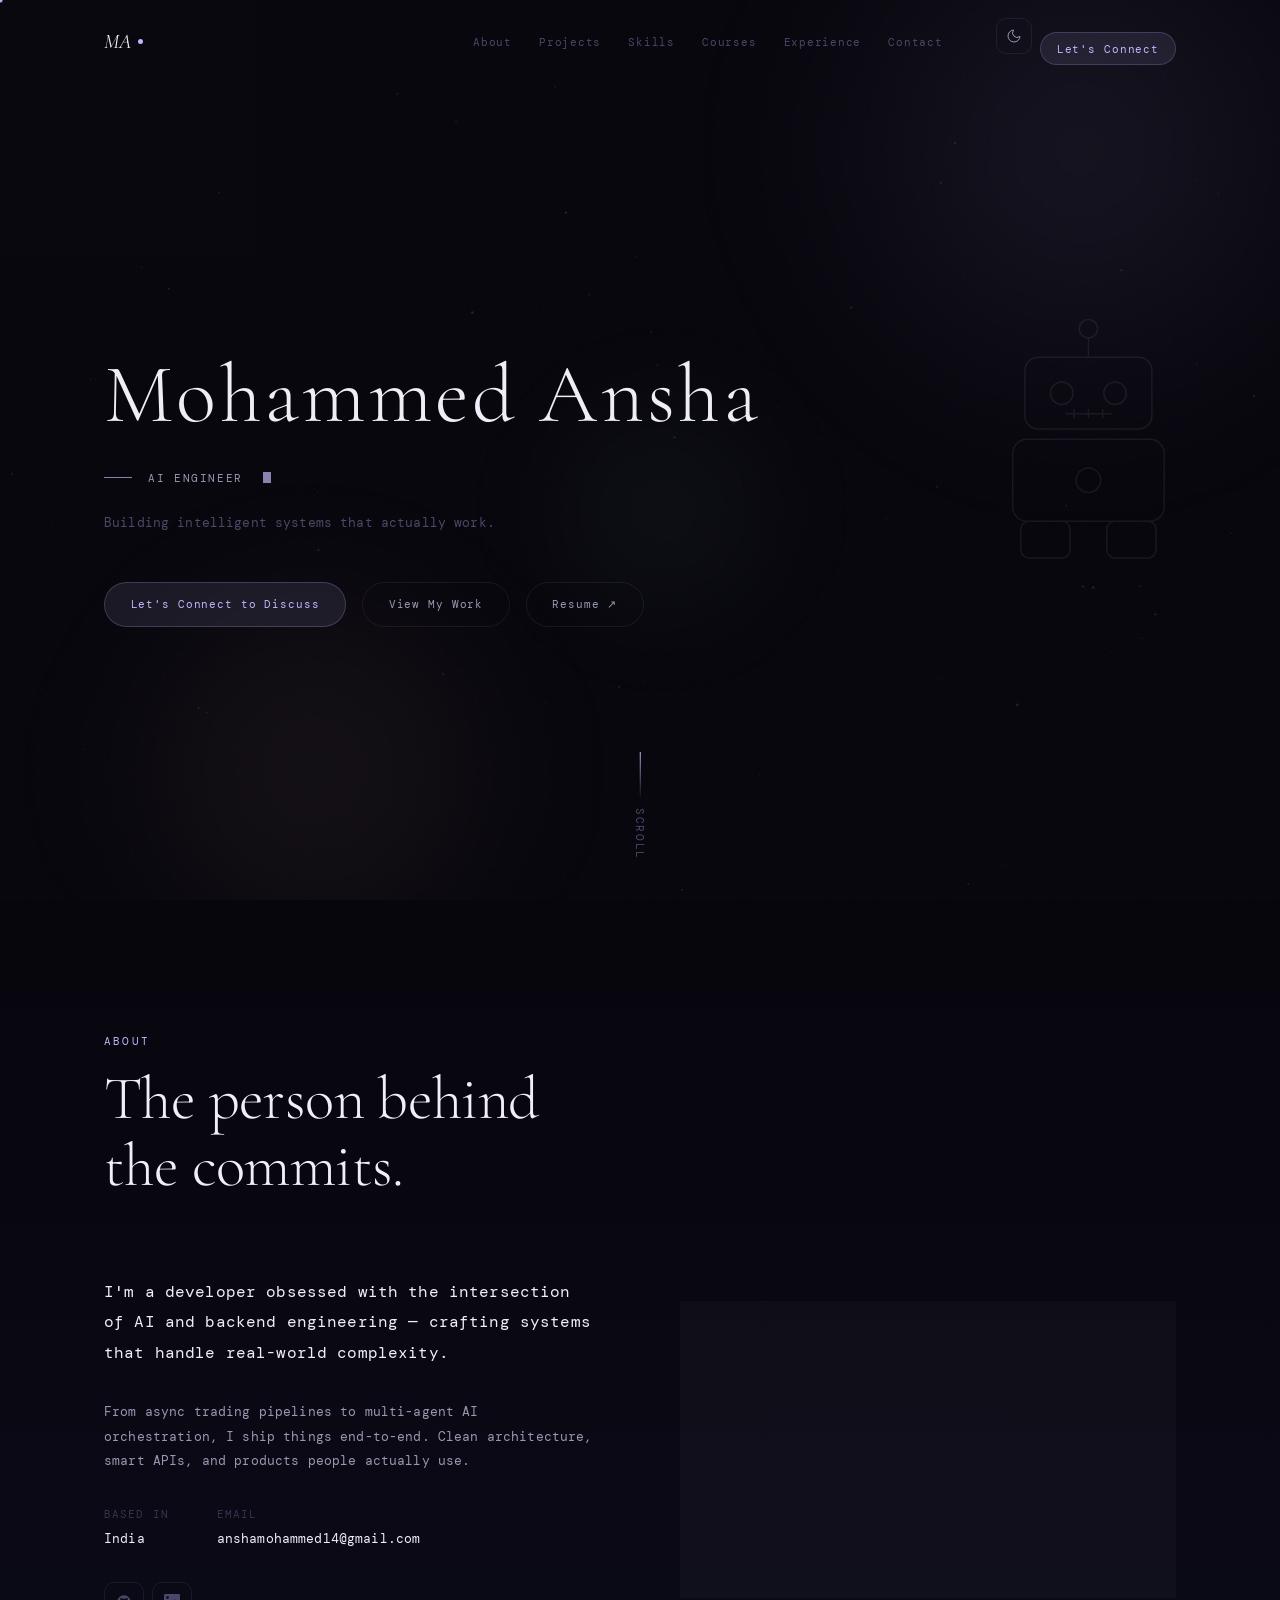
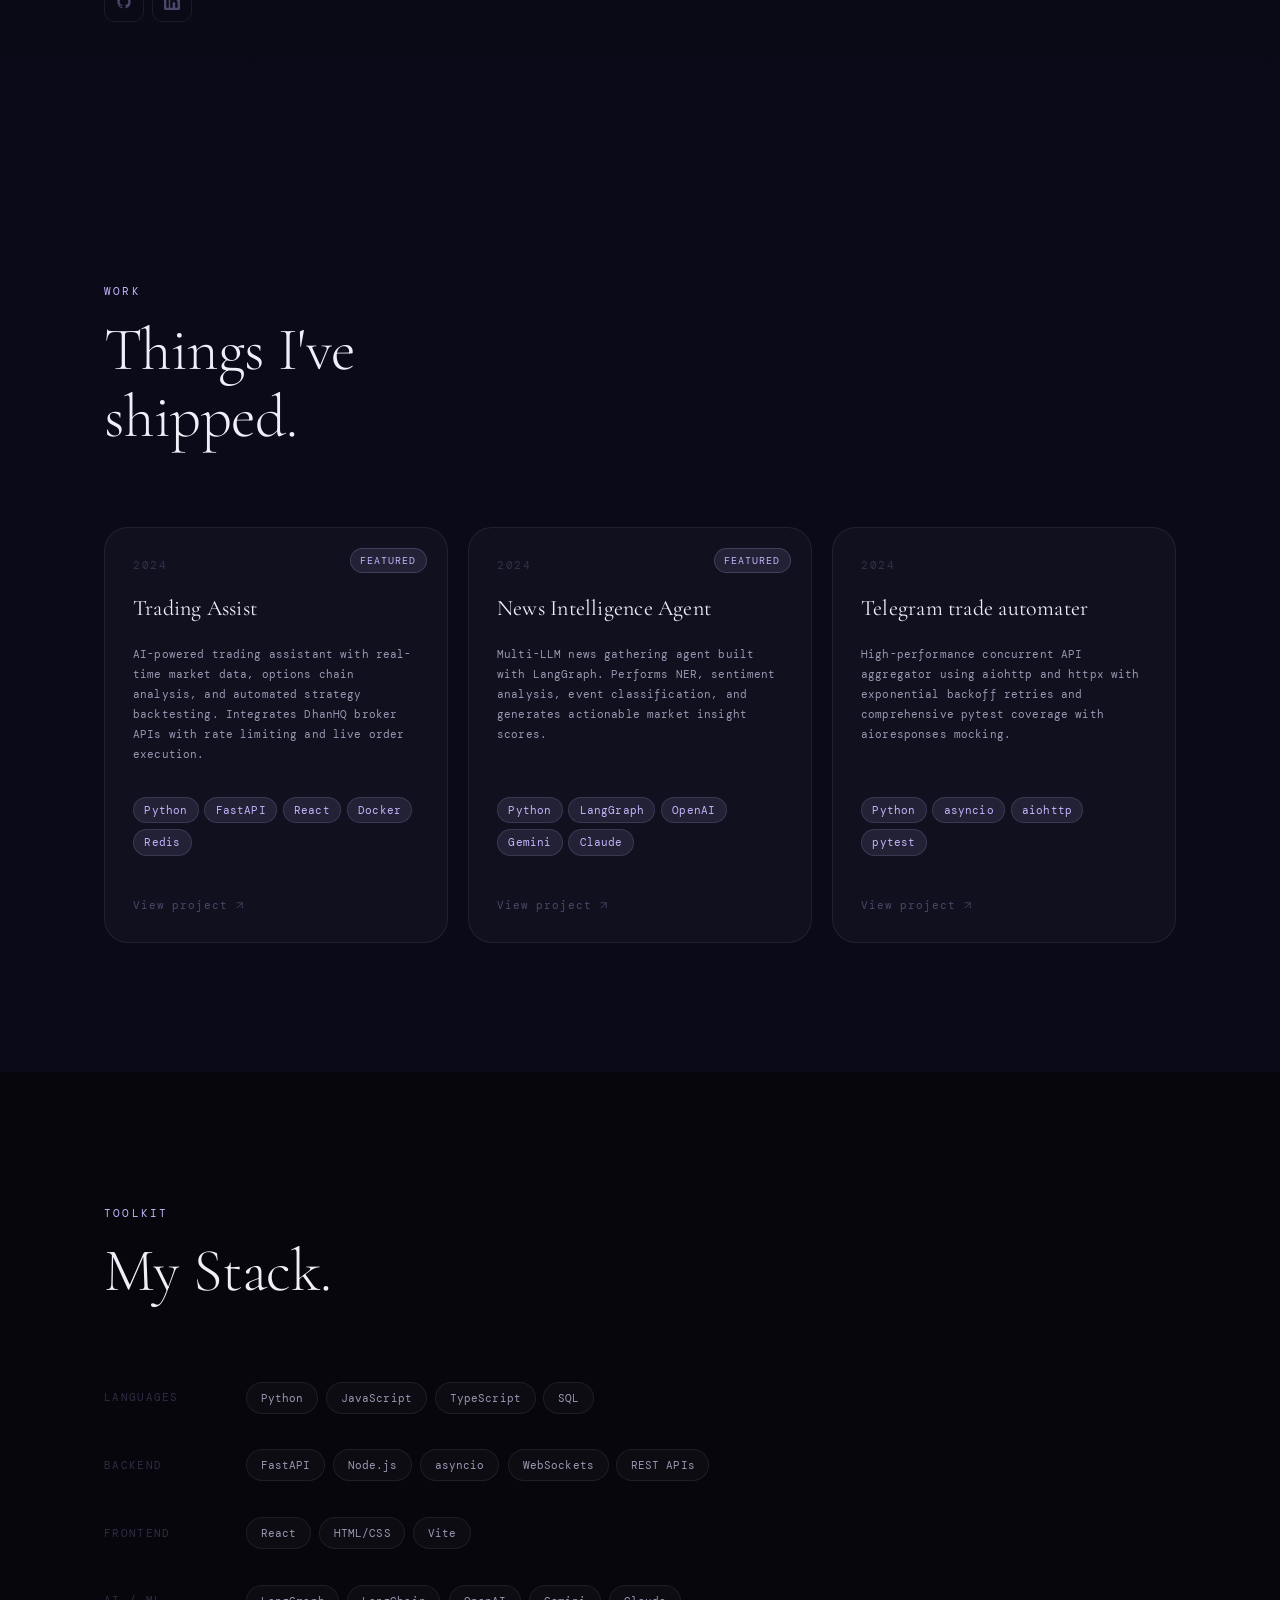
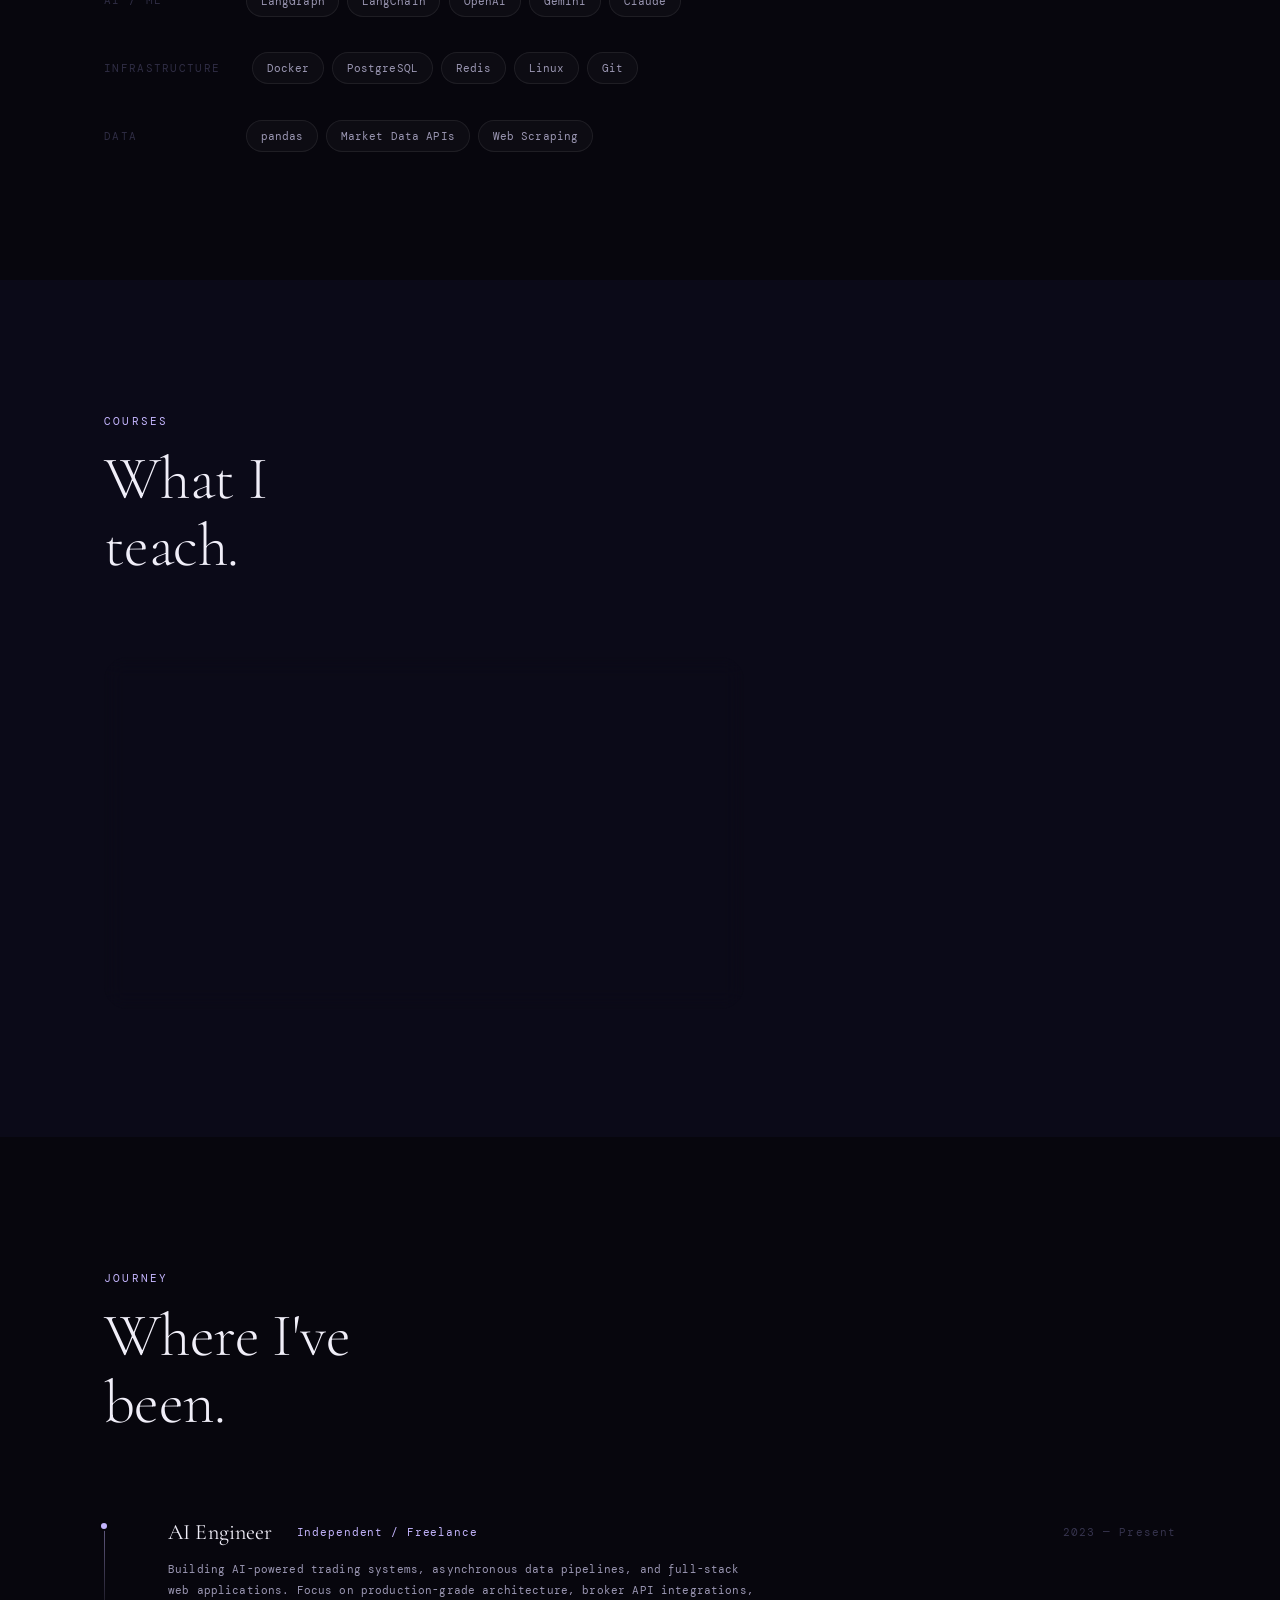
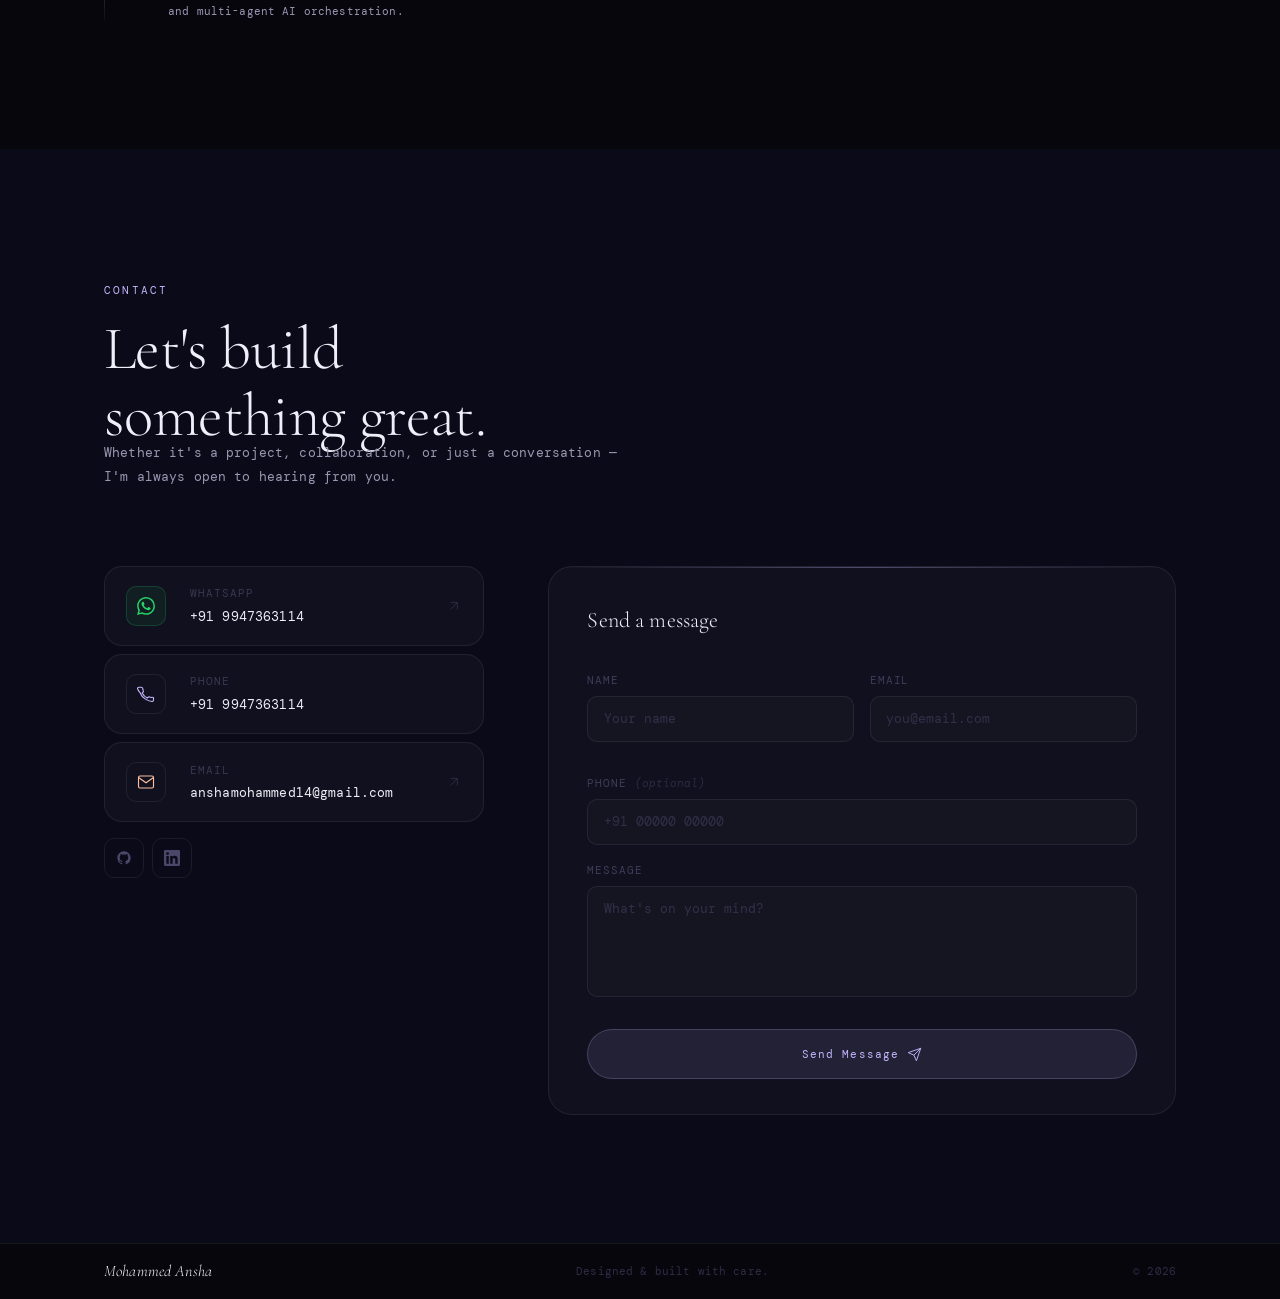
==== commit 6c7eea09: "added chrome tab image" ====
--- a/index.html
+++ b/index.html
@@ -9,6 +9,12 @@
   <meta property="og:title"       content="Mohammed Ansha — AI Engineer" />
   <meta property="og:description" content="Building intelligent systems that actually work." />
   <meta property="og:type"        content="website" />
+
+  <!-- Favicon — place your photo as favicon.png in the root folder -->
+  <link rel="icon"             type="image/png" sizes="32x32" href="favicon.png" />
+  <link rel="icon"             type="image/png" sizes="16x16" href="favicon.png" />
+  <link rel="apple-touch-icon" sizes="180x180"               href="favicon.png" />
+  <link rel="shortcut icon"    href="favicon.png" />
 
   <!-- Fonts: Cormorant Garamond (display) + DM Mono (body) -->
   <link rel="preconnect" href="https://fonts.googleapis.com" />
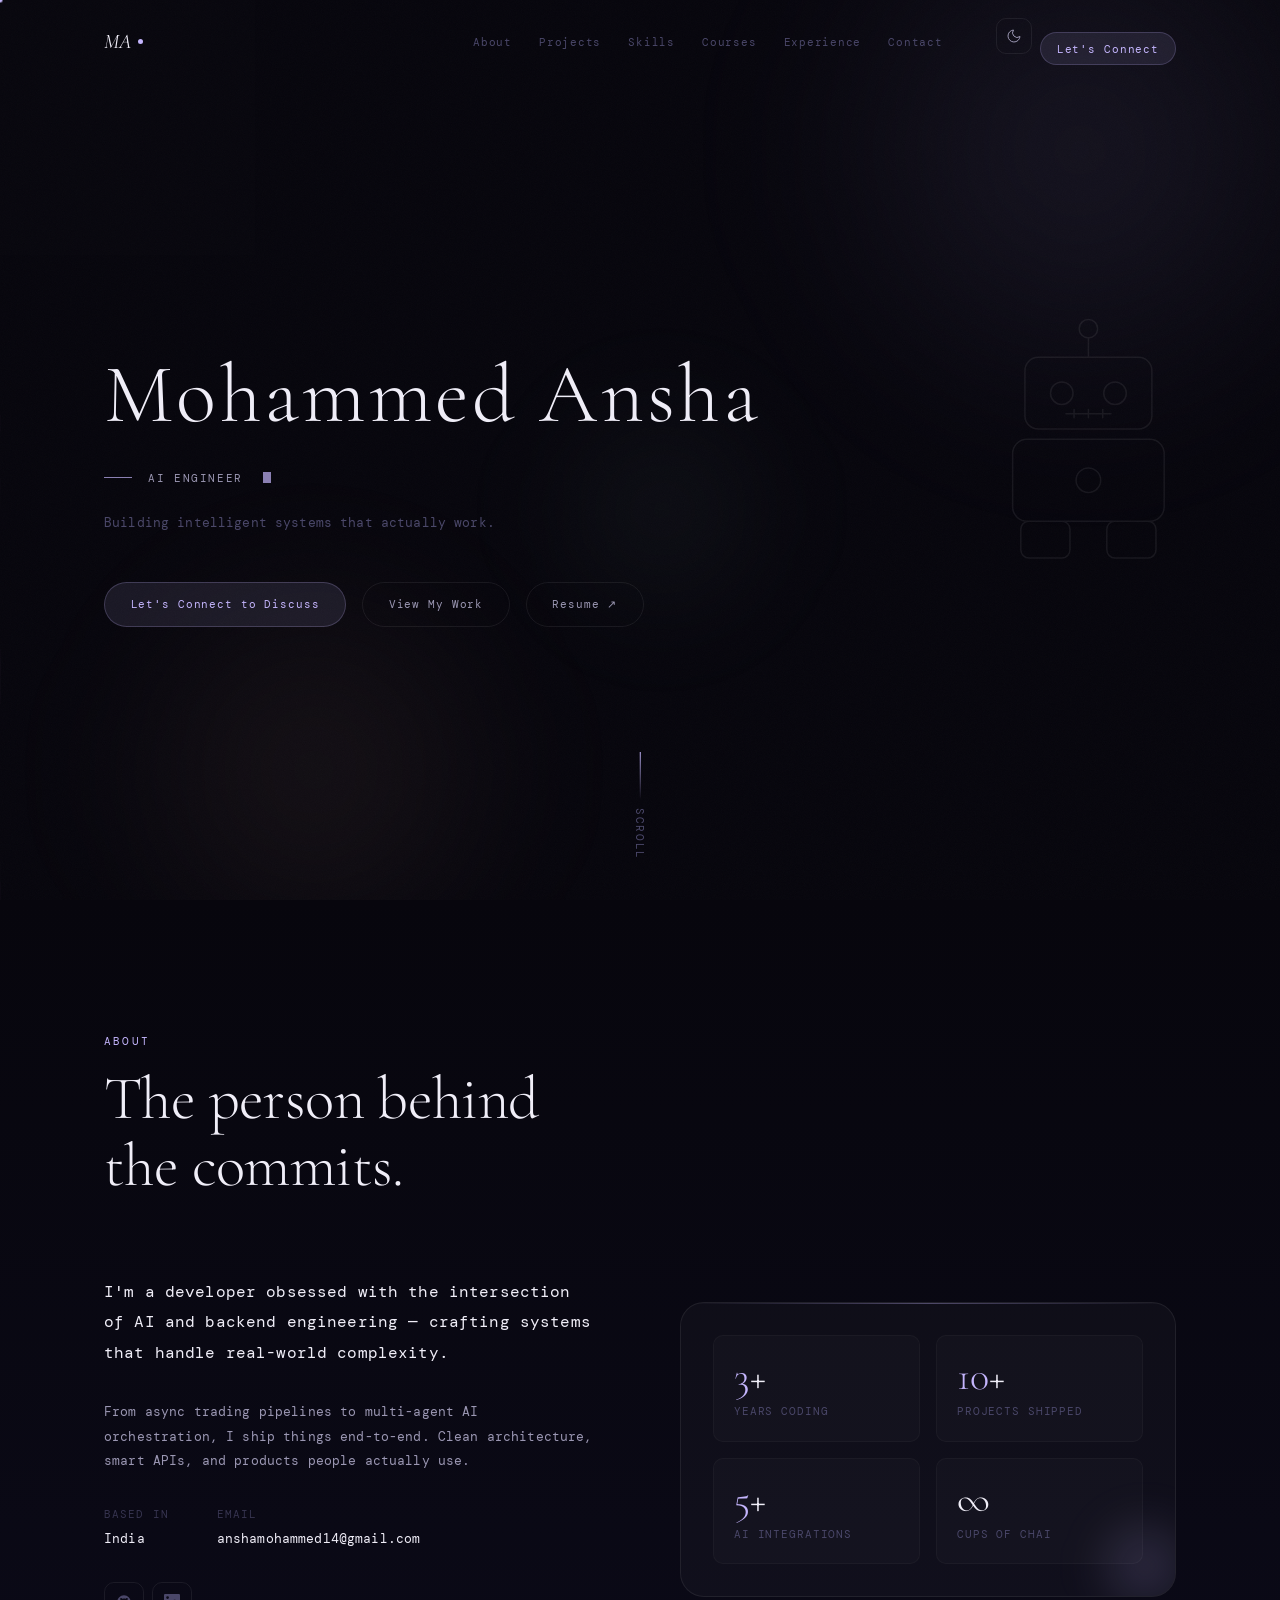
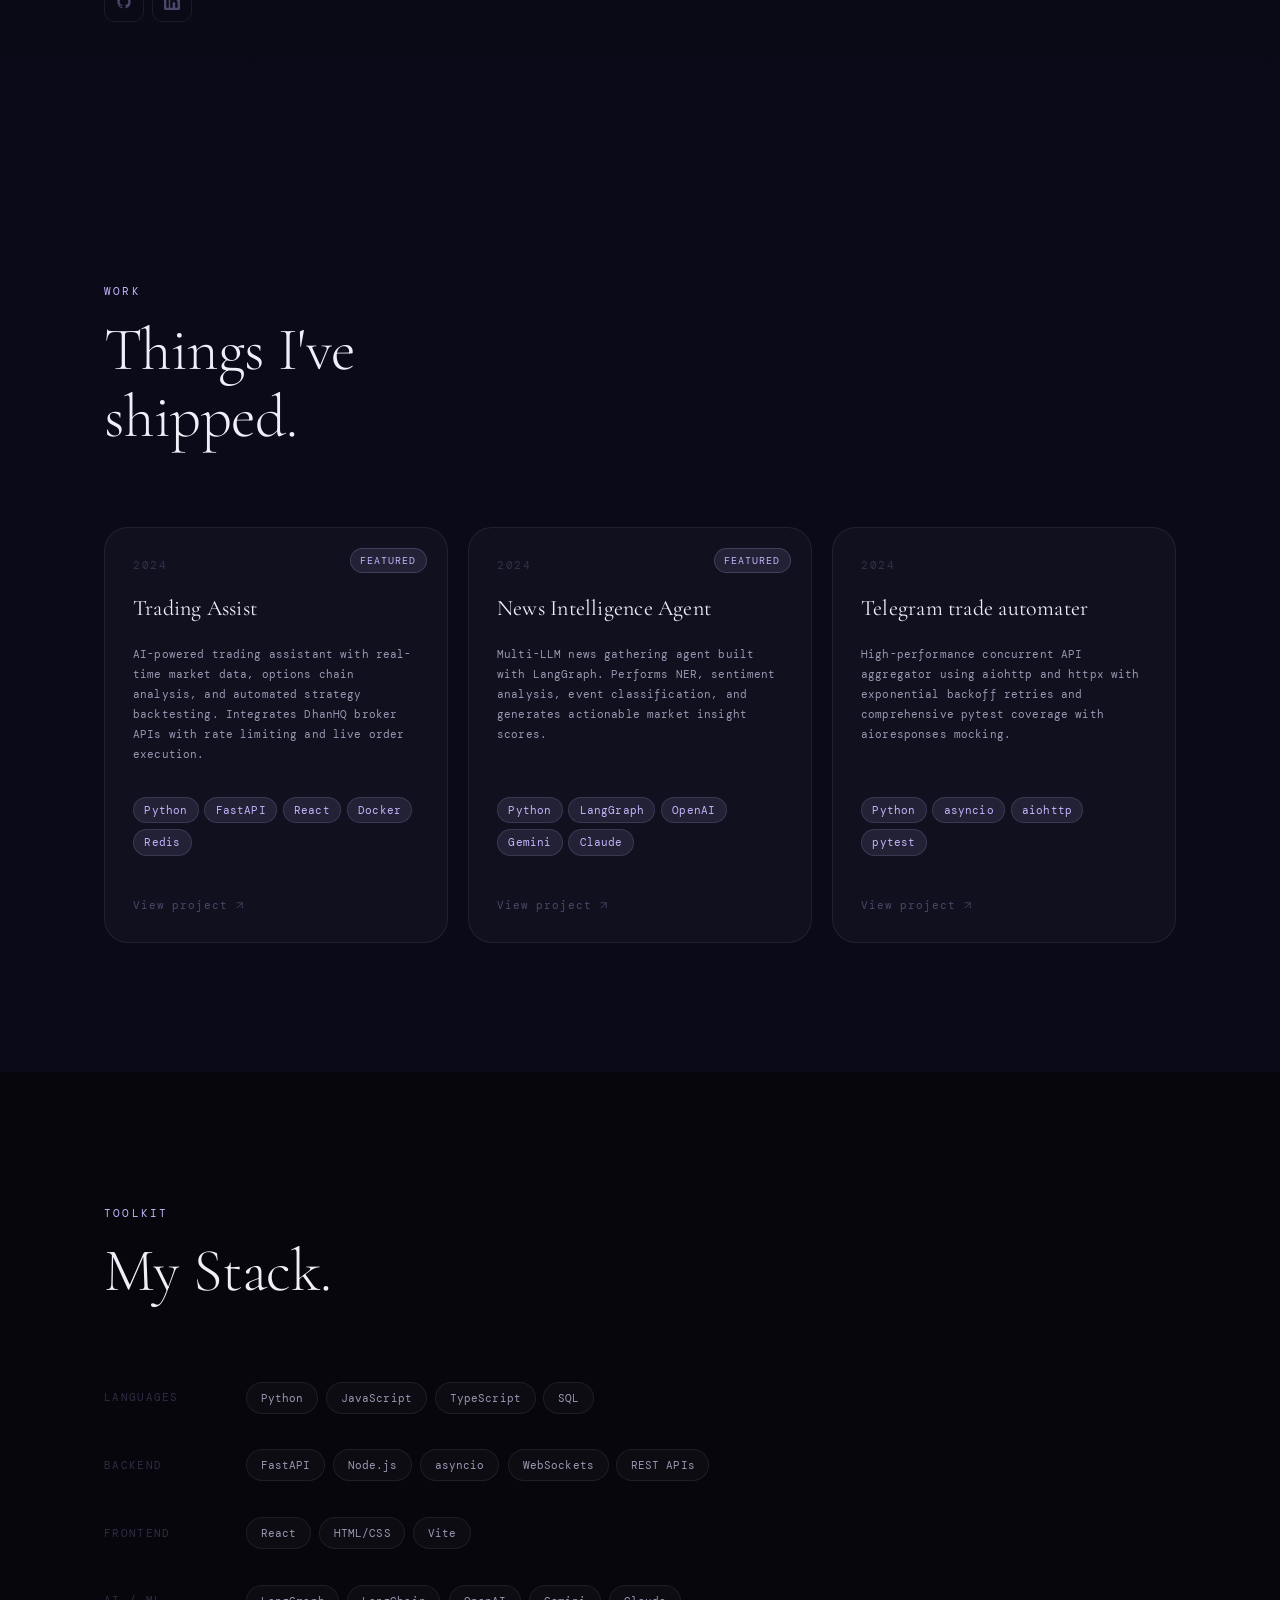
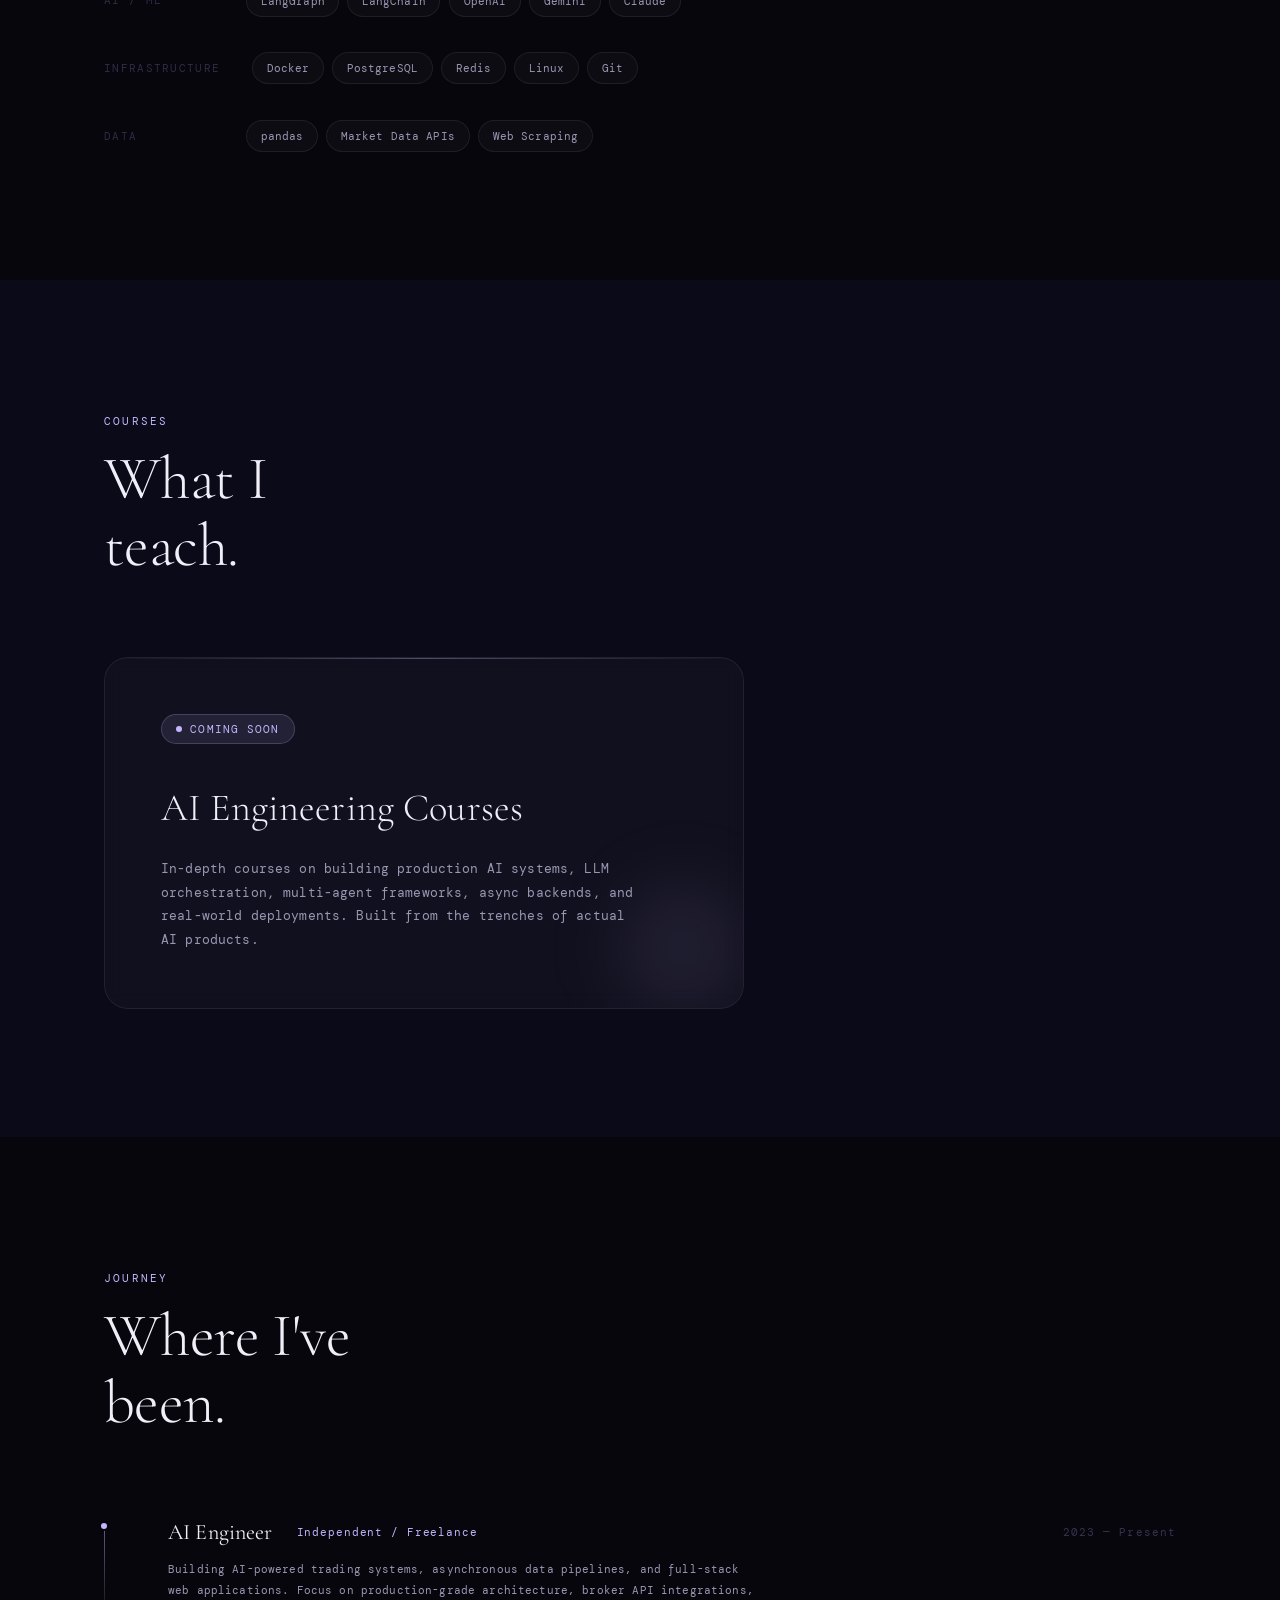
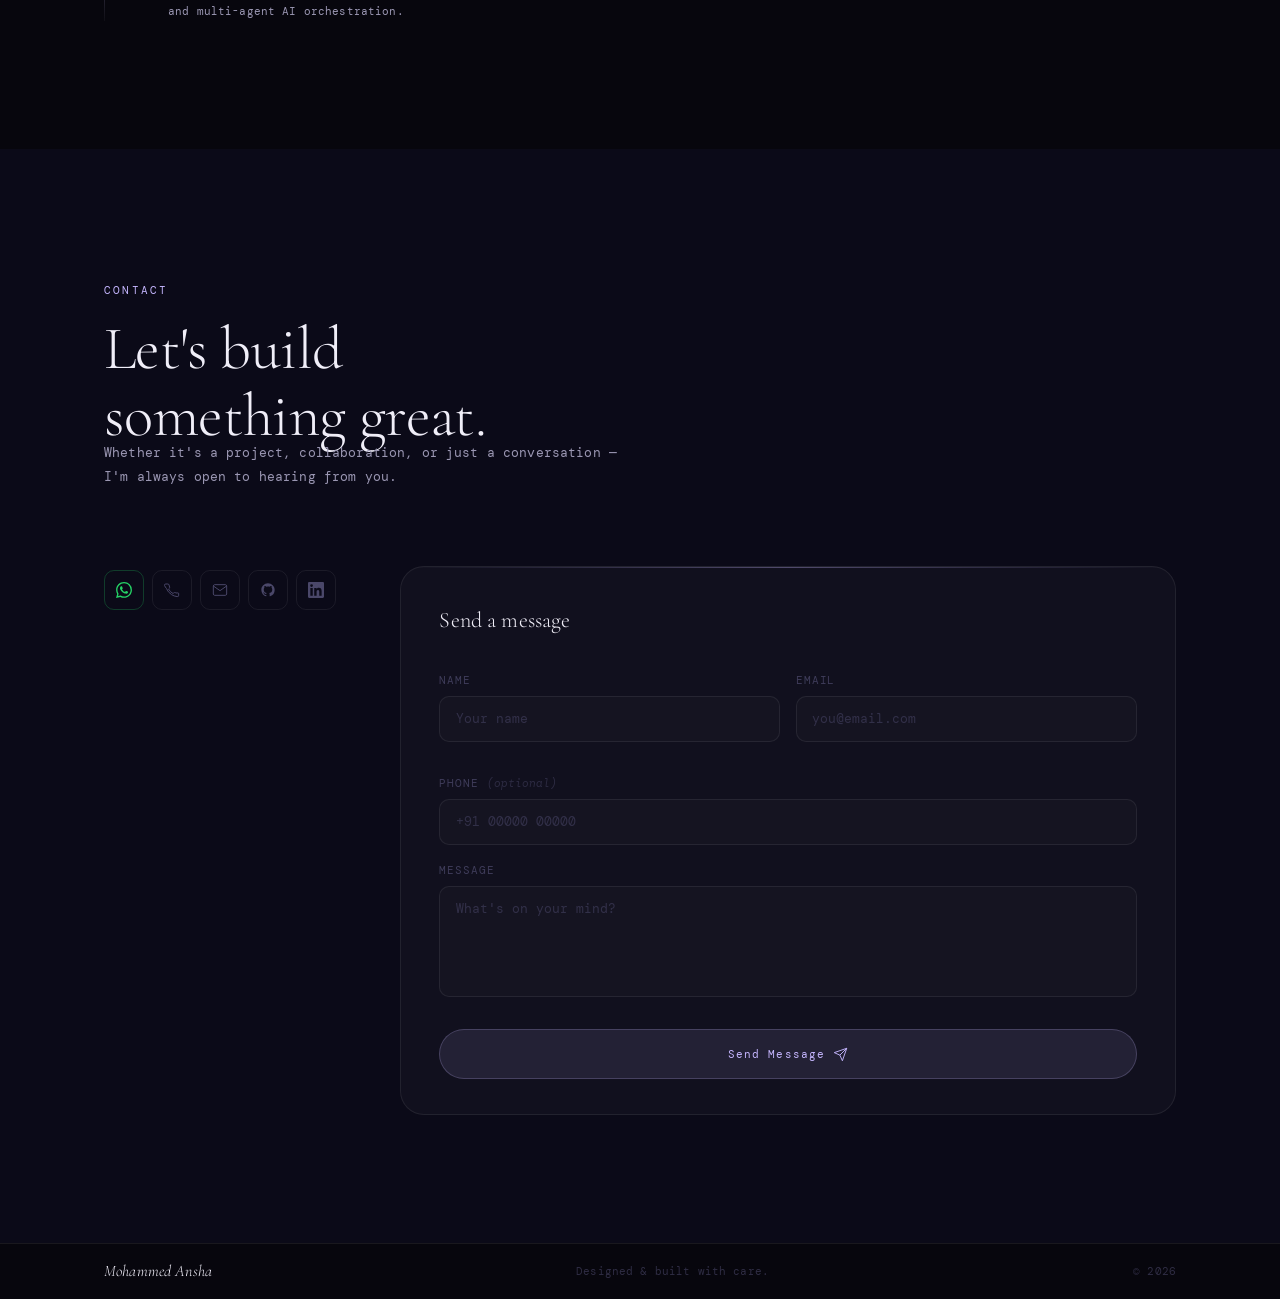
==== commit d6cc85b3: "updated contact info" ====
--- a/index.html
+++ b/index.html
@@ -293,47 +293,11 @@
 
       <div class="contact-layout">
 
-        <!-- ── Channel cards ── -->
-        <div class="contact-channels reveal-up" style="--delay:0.2s">
-
-          <!-- WhatsApp -->
-          <a class="contact-channel" id="wa-link" href="#" target="_blank" rel="noopener">
-            <div class="channel-icon channel-icon-wa">
-              <svg viewBox="0 0 24 24" fill="currentColor"><path d="M17.472 14.382c-.297-.149-1.758-.867-2.03-.967-.273-.099-.471-.148-.67.15-.197.297-.767.966-.94 1.164-.173.199-.347.223-.644.075-.297-.15-1.255-.463-2.39-1.475-.883-.788-1.48-1.761-1.653-2.059-.173-.297-.018-.458.13-.606.134-.133.298-.347.446-.52.149-.174.198-.298.298-.497.099-.198.05-.371-.025-.52-.075-.149-.669-1.612-.916-2.207-.242-.579-.487-.5-.669-.51-.173-.008-.371-.01-.57-.01-.198 0-.52.074-.792.372-.272.297-1.04 1.016-1.04 2.479 0 1.462 1.065 2.875 1.213 3.074.149.198 2.096 3.2 5.077 4.487.709.306 1.262.489 1.694.625.712.227 1.36.195 1.871.118.571-.085 1.758-.719 2.006-1.413.248-.694.248-1.289.173-1.413-.074-.124-.272-.198-.57-.347m-5.421 7.403h-.004a9.87 9.87 0 01-5.031-1.378l-.361-.214-3.741.982.998-3.648-.235-.374a9.86 9.86 0 01-1.51-5.26c.001-5.45 4.436-9.884 9.888-9.884 2.64 0 5.122 1.03 6.988 2.898a9.825 9.825 0 012.893 6.994c-.003 5.45-4.437 9.884-9.885 9.884m8.413-18.297A11.815 11.815 0 0012.05 0C5.495 0 .16 5.335.157 11.892c0 2.096.547 4.142 1.588 5.945L.057 24l6.305-1.654a11.882 11.882 0 005.683 1.448h.005c6.554 0 11.89-5.335 11.893-11.893a11.821 11.821 0 00-3.48-8.413z"/></svg>
-            </div>
-            <div class="channel-body">
-              <span class="channel-app">WhatsApp</span>
-              <span class="channel-val" id="wa-display"></span>
-            </div>
-            <svg class="channel-arrow" viewBox="0 0 24 24" fill="none" stroke="currentColor" stroke-width="1.5"><path d="M7 17L17 7M17 7H7M17 7v10"/></svg>
-          </a>
-
-          <!-- Phone -->
-          <a class="contact-channel" id="phone-link" href="#">
-            <div class="channel-icon channel-icon-phone">
-              <svg viewBox="0 0 24 24" fill="none" stroke="currentColor" stroke-width="1.5"><path d="M22 16.92v3a2 2 0 01-2.18 2 19.79 19.79 0 01-8.63-3.07A19.5 19.5 0 013.7 9.73 19.79 19.79 0 01.67 5.08 2 2 0 012.65 3h3a2 2 0 012 1.72c.127.96.361 1.903.7 2.81a2 2 0 01-.45 2.11L6.91 10.64a16 16 0 006.72 6.72l.95-.95a2 2 0 012.11-.45c.907.339 1.85.573 2.81.7A2 2 0 0122 16.92z"/></svg>
-            </div>
-            <div class="channel-body">
-              <span class="channel-app">Phone</span>
-              <span class="channel-val" id="phone-display"></span>
-            </div>
-          </a>
-
-          <!-- Email -->
-          <a class="contact-channel" id="email-ch-link" href="#">
-            <div class="channel-icon channel-icon-email">
-              <svg viewBox="0 0 24 24" fill="none" stroke="currentColor" stroke-width="1.5"><path d="M4 4h16c1.1 0 2 .9 2 2v12c0 1.1-.9 2-2 2H4c-1.1 0-2-.9-2-2V6c0-1.1.9-2 2-2z"/><polyline points="22,6 12,13 2,6"/></svg>
-            </div>
-            <div class="channel-body">
-              <span class="channel-app">Email</span>
-              <span class="channel-val" id="email-ch-display"></span>
-            </div>
-            <svg class="channel-arrow" viewBox="0 0 24 24" fill="none" stroke="currentColor" stroke-width="1.5"><path d="M7 17L17 7M17 7H7M17 7v10"/></svg>
-          </a>
-
-          <!-- Social links -->
-          <div class="contact-socials" id="contact-socials"></div>
-
+        <!-- ── Icon buttons row (all channels + socials together) ── -->
+        <div class="contact-icons-wrap reveal-up" style="--delay:0.2s">
+          <div class="contact-icons" id="contact-socials">
+            <!-- WhatsApp, Phone, Email + GitHub/LinkedIn all injected by JS -->
+          </div>
         </div>
 
         <!-- ── Message form ── -->
--- a/css/main.css
+++ b/css/main.css
@@ -681,56 +681,23 @@
   margin-top: calc(var(--space-md) * -0.5);
 }
 
-/* Two-column layout: channels | form */
+/* Two-column layout: icons | form */
 .contact-layout {
   display: grid;
-  grid-template-columns: 380px 1fr;
+  grid-template-columns: auto 1fr;
   gap: clamp(2.5rem, 5vw, 5rem);
   align-items: start;
 }
 
-/* ── Channel cards ── */
-.contact-channels { display: flex; flex-direction: column; gap: var(--space-sm); }
-
-.contact-channel {
-  display: flex; align-items: center; gap: var(--space-lg);
-  padding: 1.1rem 1.3rem;
-  background: var(--surface);
-  border: 1px solid var(--border);
-  border-radius: var(--radius-lg);
-  text-decoration: none;
-  transition: border-color var(--dur-base), background var(--dur-base), transform var(--dur-base) var(--ease-alien);
-  position: relative; overflow: hidden;
-}
-.contact-channel::before {
-  content: ''; position: absolute; inset: 0;
-  background: var(--accent-dim); opacity: 0;
-  transition: opacity var(--dur-base);
-}
-.contact-channel:hover { border-color: var(--accent); transform: translateX(4px); }
-.contact-channel:hover::before { opacity: 1; }
-
-.channel-icon {
-  width: 40px; height: 40px; border-radius: var(--radius-md);
-  display: flex; align-items: center; justify-content: center;
-  flex-shrink: 0; border: 1px solid var(--border);
-  transition: border-color var(--dur-base), color var(--dur-base);
-}
-.channel-icon svg { width: 18px; height: 18px; }
-.channel-icon-wa    { color: #25d366; border-color: rgba(37,211,102,.2); background: rgba(37,211,102,.07); }
-.channel-icon-phone { color: var(--accent); }
-.channel-icon-email { color: var(--secondary); }
-.contact-channel:hover .channel-icon { border-color: var(--accent); color: var(--accent); }
-
-.channel-body { flex: 1; min-width: 0; }
-.channel-app  { display: block; font-size: var(--text-xs); letter-spacing: .1em; text-transform: uppercase; color: var(--text-muted); opacity: .7; margin-bottom: .18rem; }
-.channel-val  { display: block; font-size: var(--text-sm); color: var(--text-primary); white-space: nowrap; overflow: hidden; text-overflow: ellipsis; transition: color var(--dur-base); }
-.contact-channel:hover .channel-val { color: var(--accent); }
-
-.channel-arrow { width: 16px; height: 16px; color: var(--text-muted); flex-shrink: 0; opacity: .5; transition: opacity var(--dur-base), transform var(--dur-base); }
-.contact-channel:hover .channel-arrow { opacity: 1; transform: translate(2px,-2px); }
-
-.contact-socials { display: flex; gap: var(--space-sm); margin-top: var(--space-sm); }
+/* ── Icon buttons wrapper ── */
+.contact-icons-wrap { padding-top: var(--space-xs); }
+.contact-icons { display: flex; flex-wrap: wrap; gap: var(--space-sm); }
+
+/* WhatsApp gets its own green tint */
+.contact-icon-wa { color: #25d366 !important; border-color: rgba(37,211,102,.25) !important; }
+.contact-icon-wa:hover { background: rgba(37,211,102,.12) !important; border-color: #25d366 !important; color: #25d366 !important; }
+[data-theme="light"] .contact-icon-wa { color: #128c40 !important; border-color: rgba(18,140,64,.25) !important; }
+[data-theme="light"] .contact-icon-wa:hover { background: rgba(18,140,64,.10) !important; }
 
 /* ── Contact form ── */
 .contact-form-wrap {
@@ -791,8 +758,6 @@
 .form-toast.error   { background: rgba(248,113,113,.10); color: #f87171; border: 1px solid rgba(248,113,113,.2); }
 
 /* ── Light mode overrides ── */
-[data-theme="light"] .contact-channel { background: rgba(109,40,217,0.04); }
-[data-theme="light"] .channel-icon-wa { color: #128c40; background: rgba(18,140,64,.08); border-color: rgba(18,140,64,.2); }
 [data-theme="light"] .contact-form-wrap { background: rgba(109,40,217,0.04); }
 [data-theme="light"] .form-input { background: rgba(109,40,217,0.04); }
 
@@ -816,7 +781,7 @@
 ════════════════════════════════════════════════ */
 @media (max-width:900px) {
   .about-grid     { grid-template-columns:1fr; gap:3rem; }
-  .contact-layout { grid-template-columns:1fr; }
+  .contact-layout { grid-template-columns:1fr; gap:2rem; }
 }
 @media (max-width:768px) {
   body { cursor:auto; }
